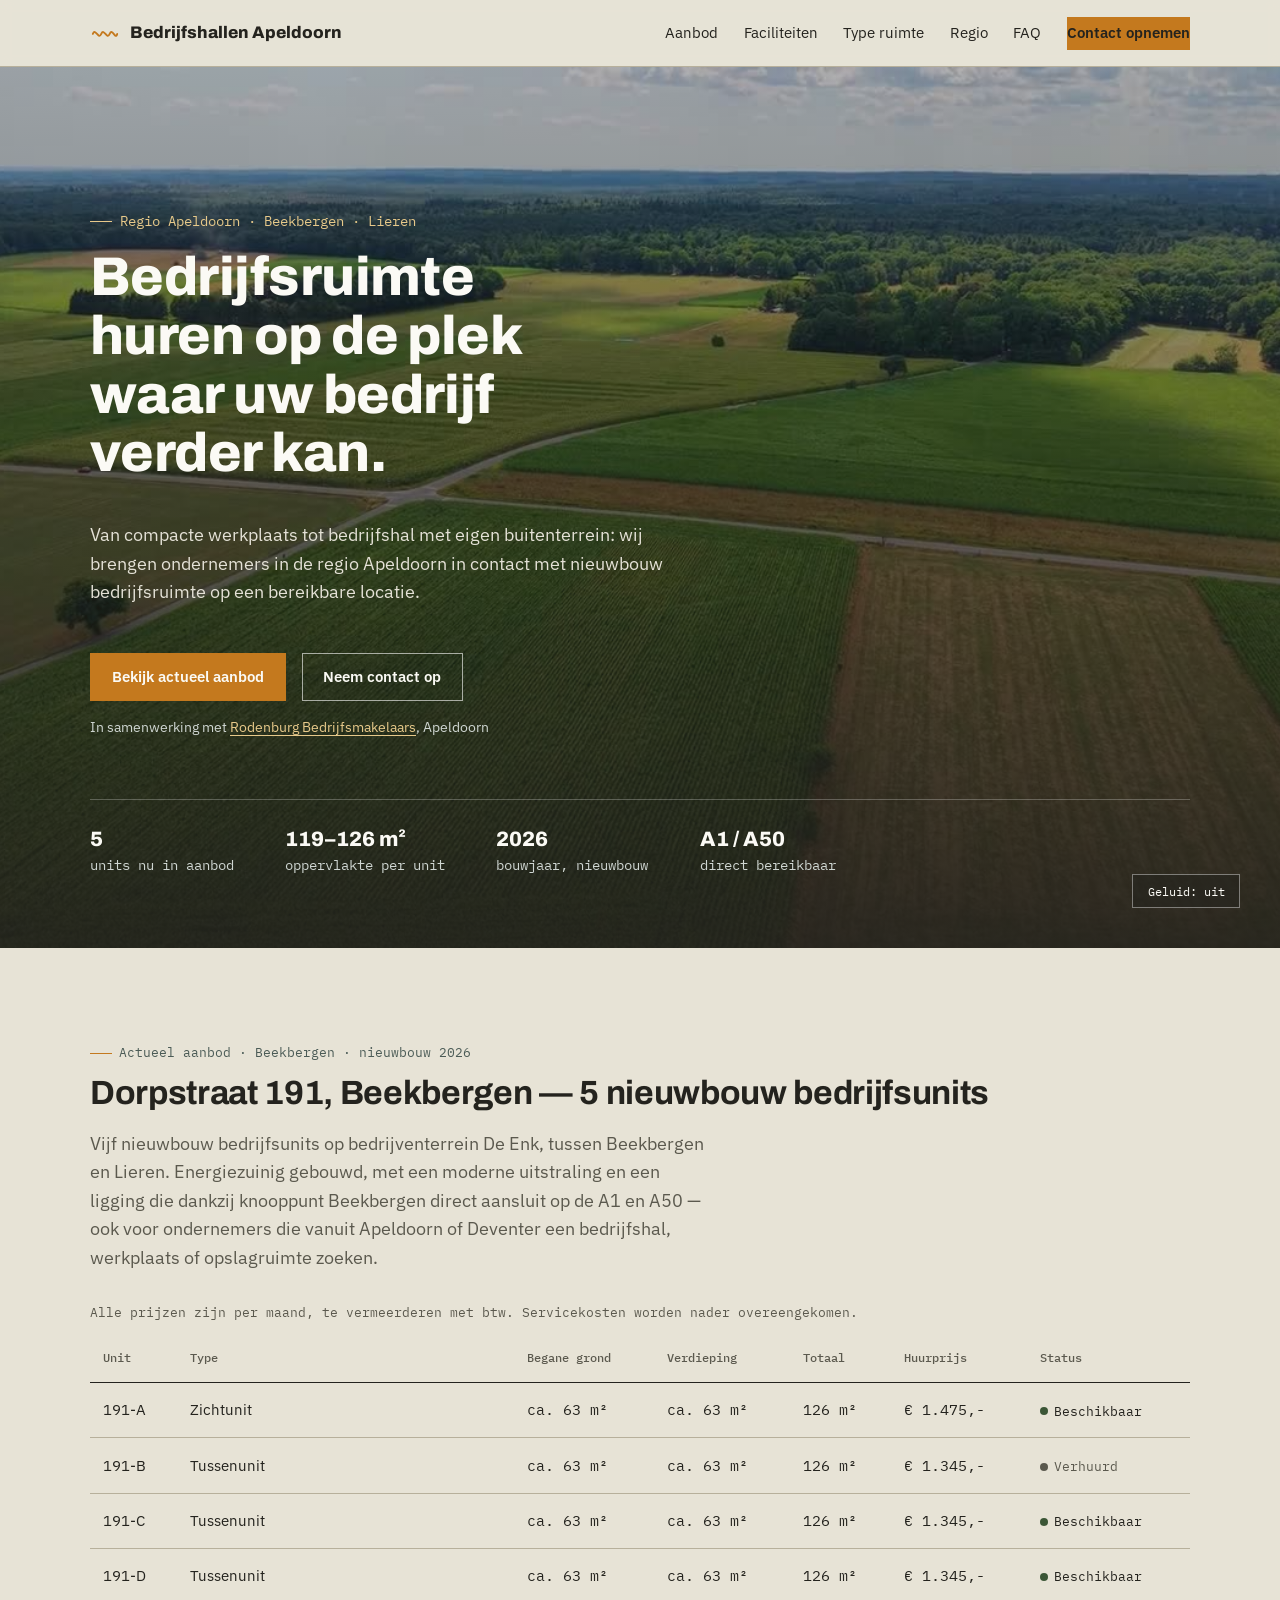
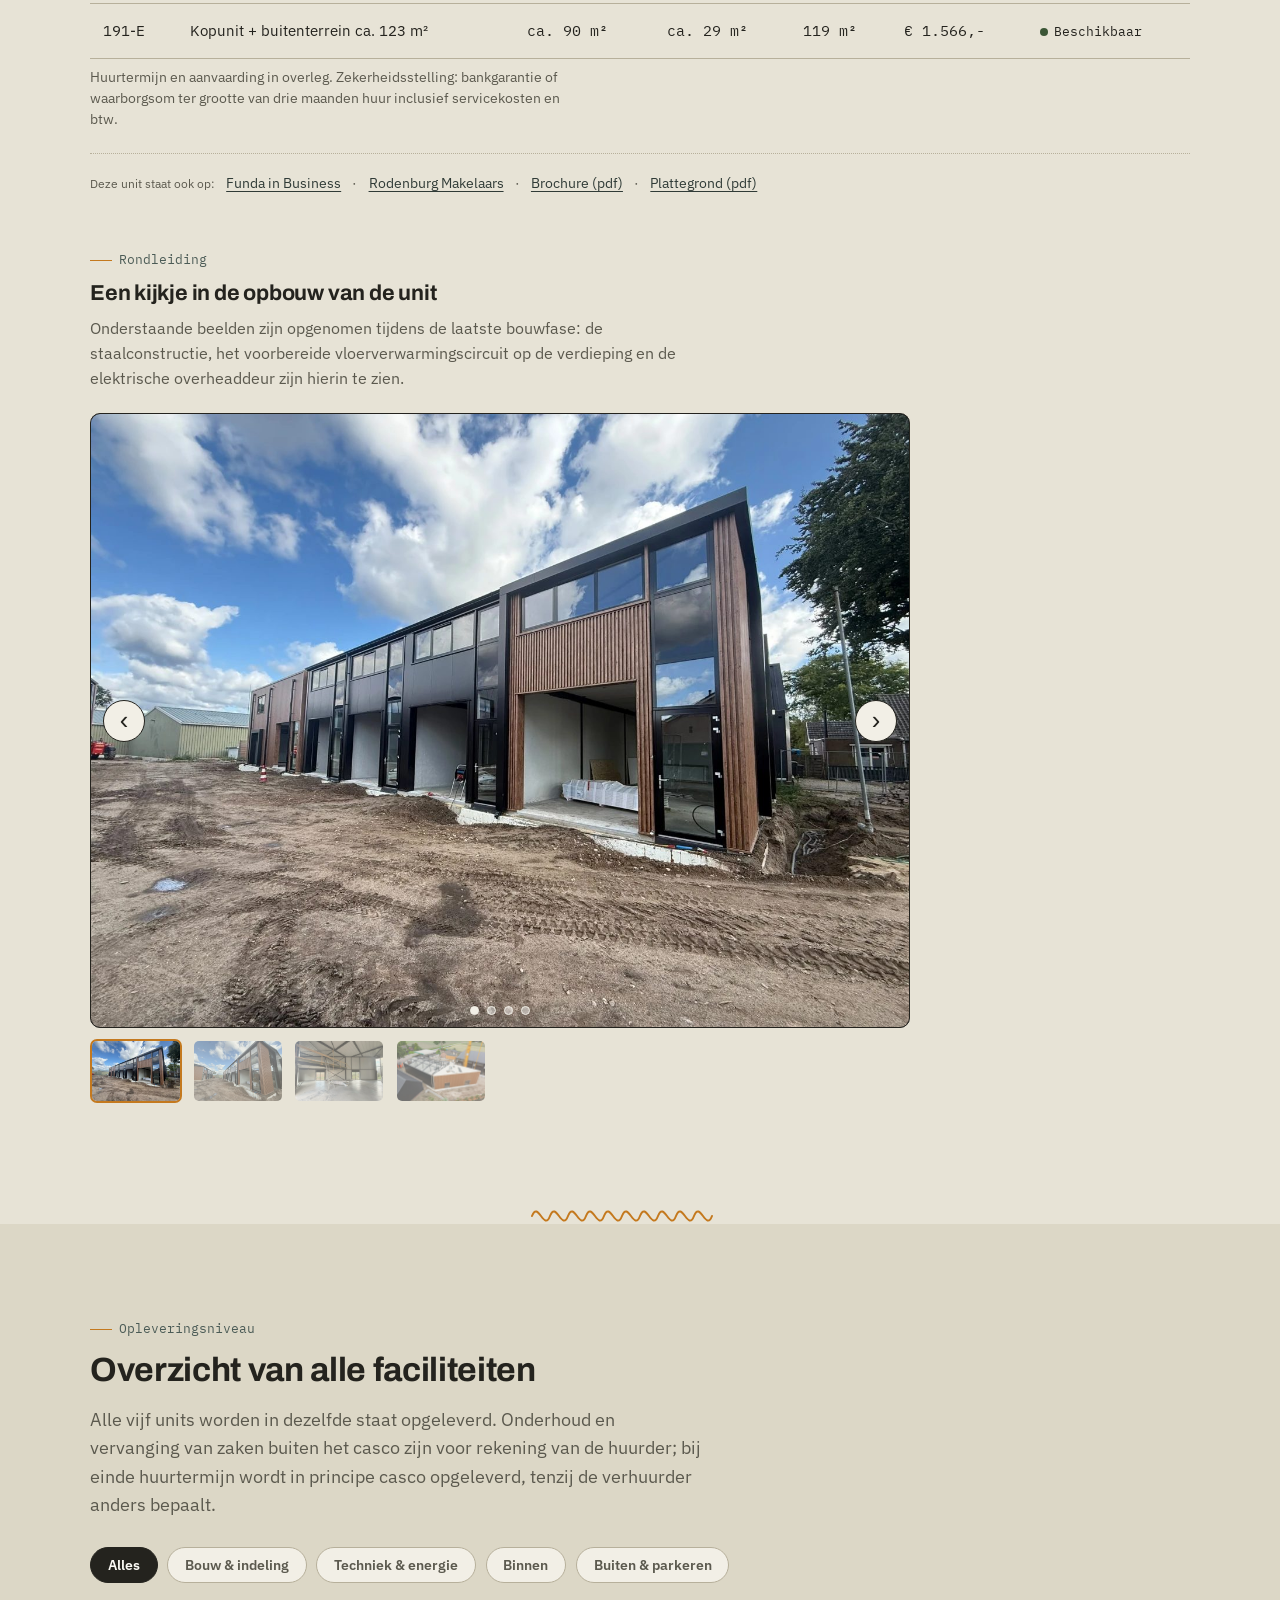
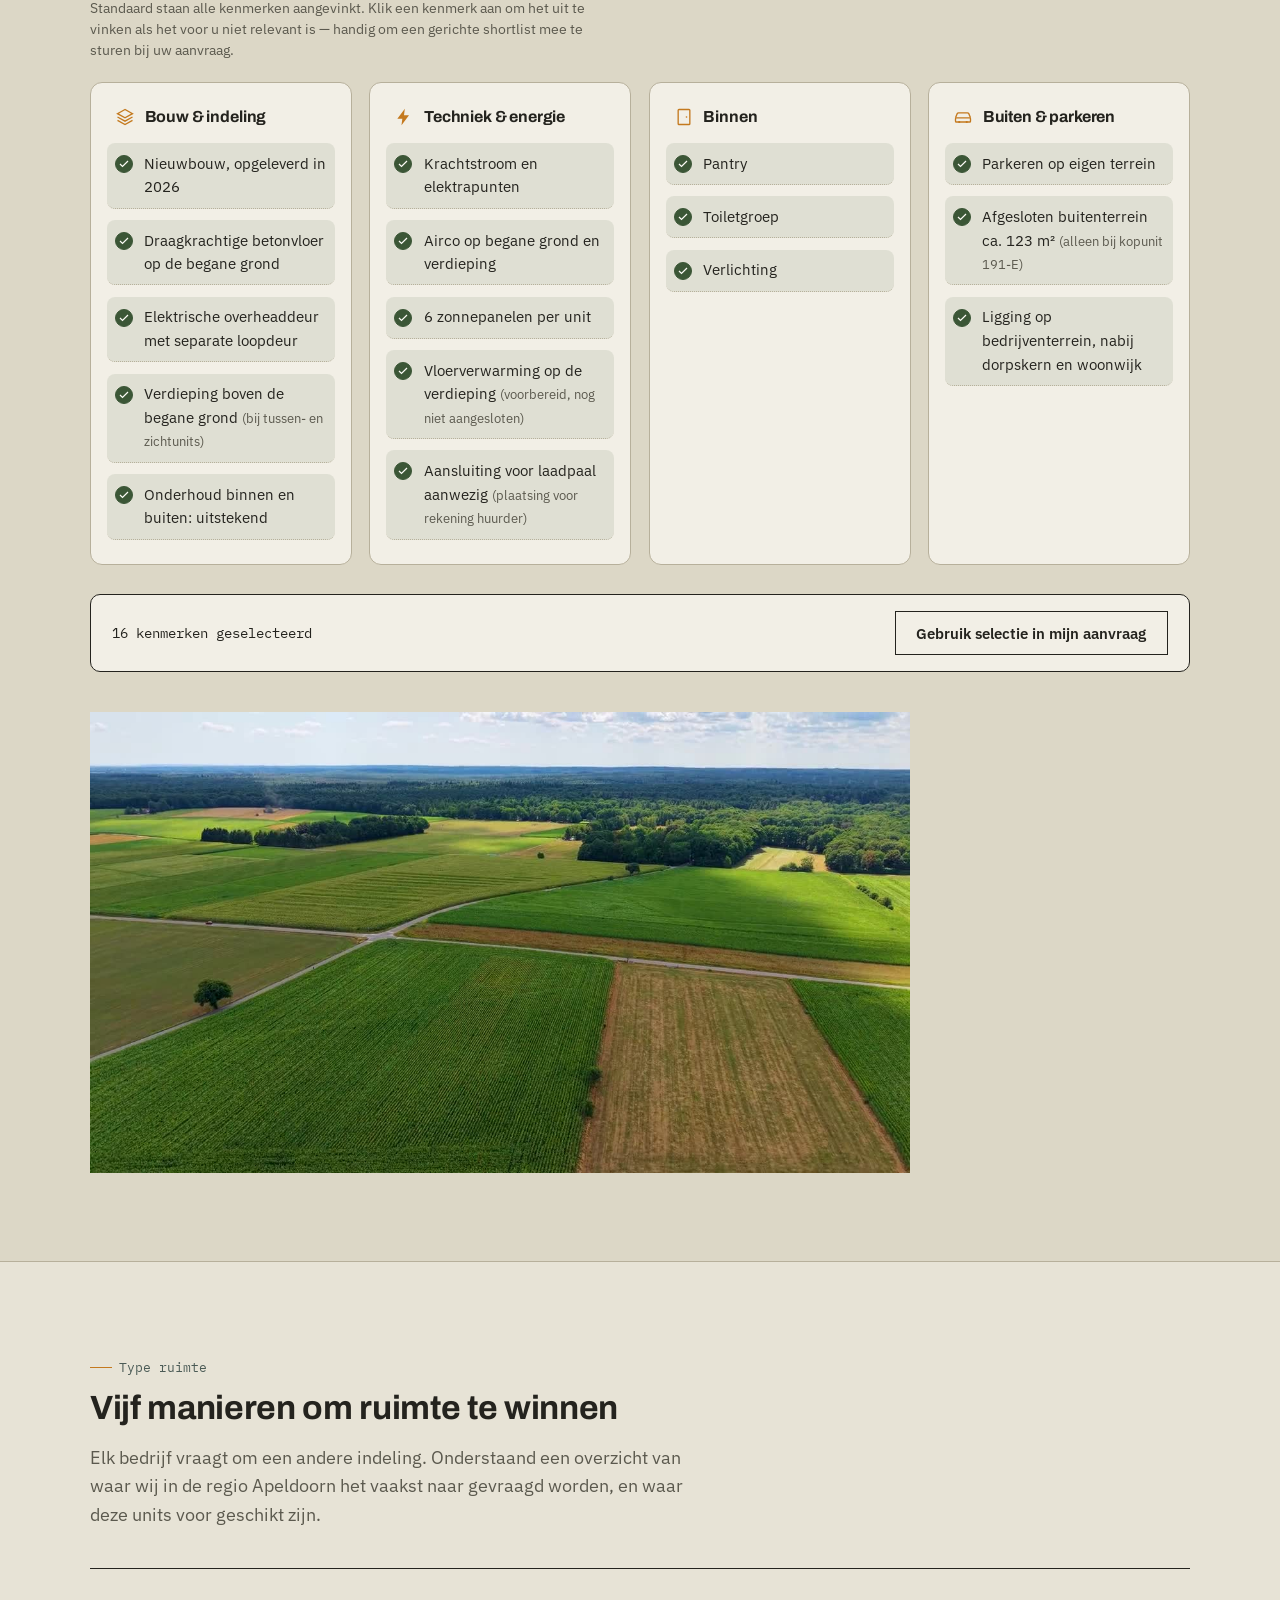
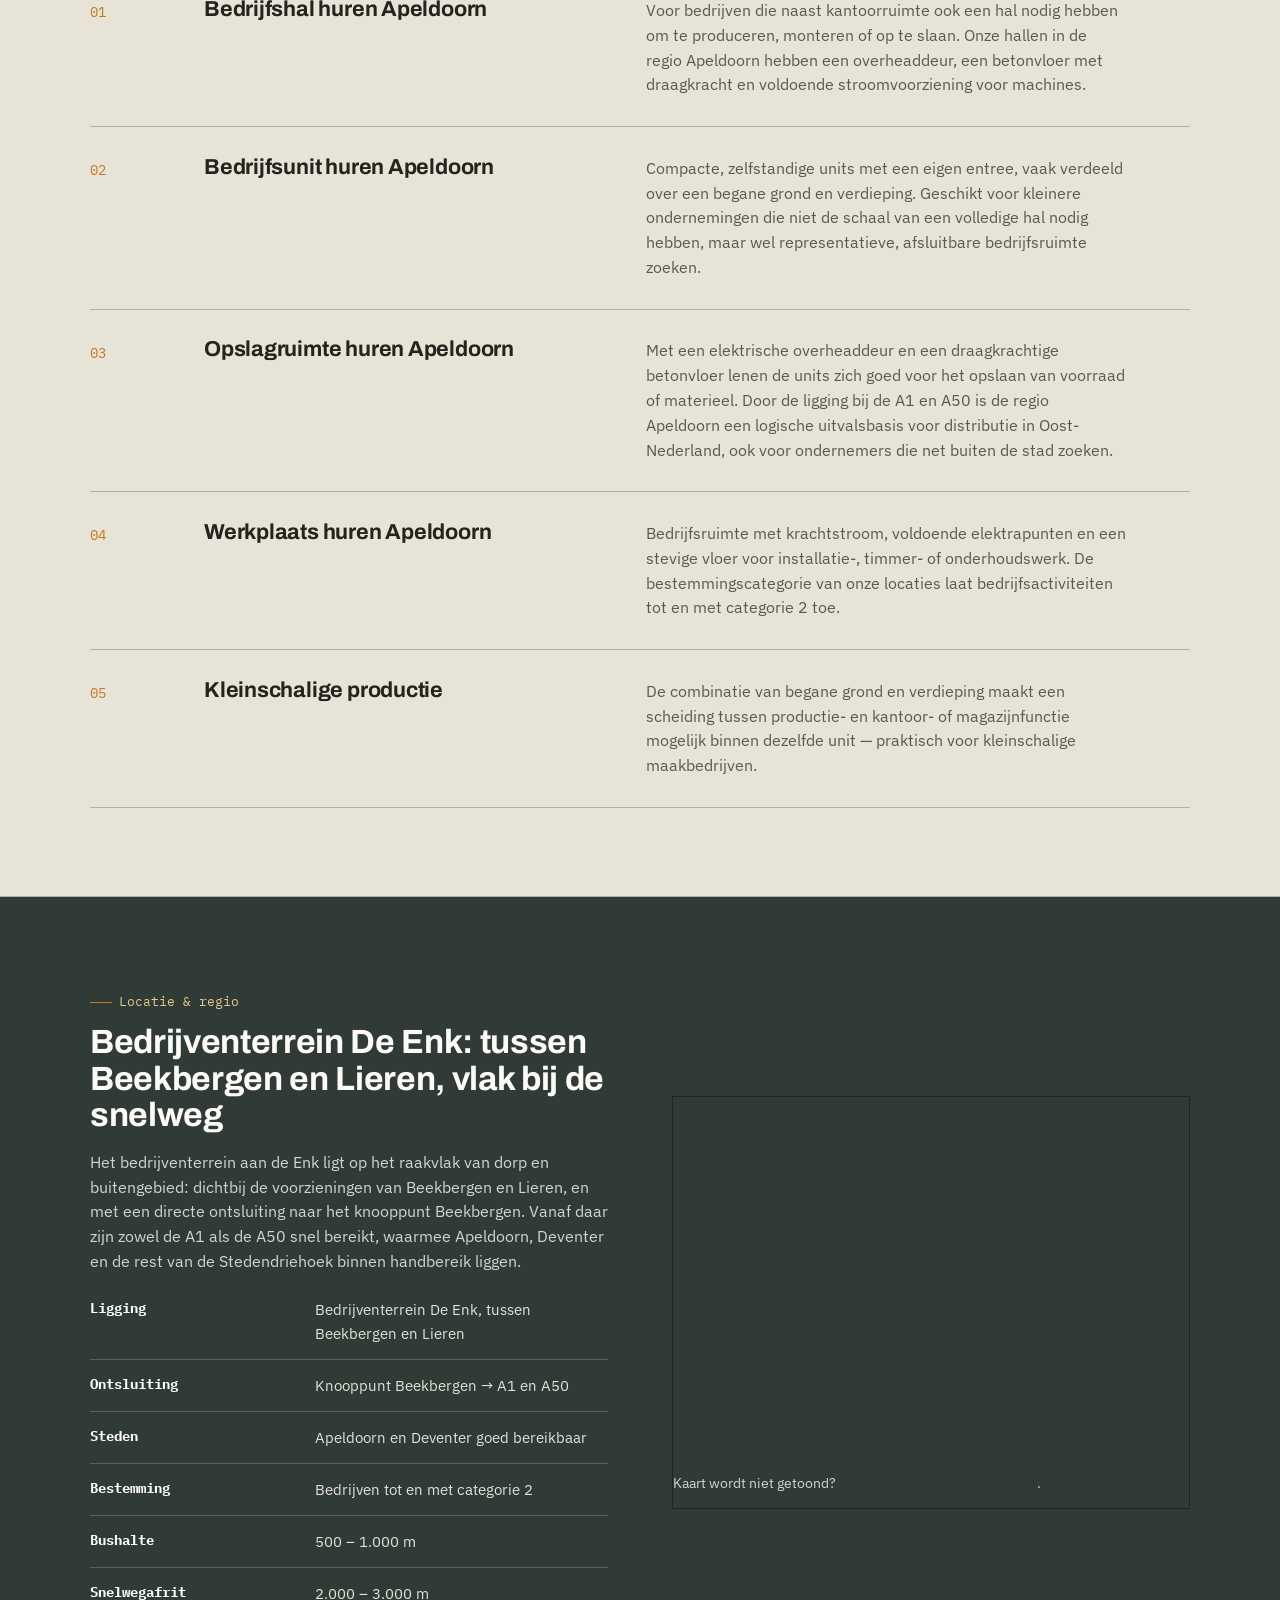
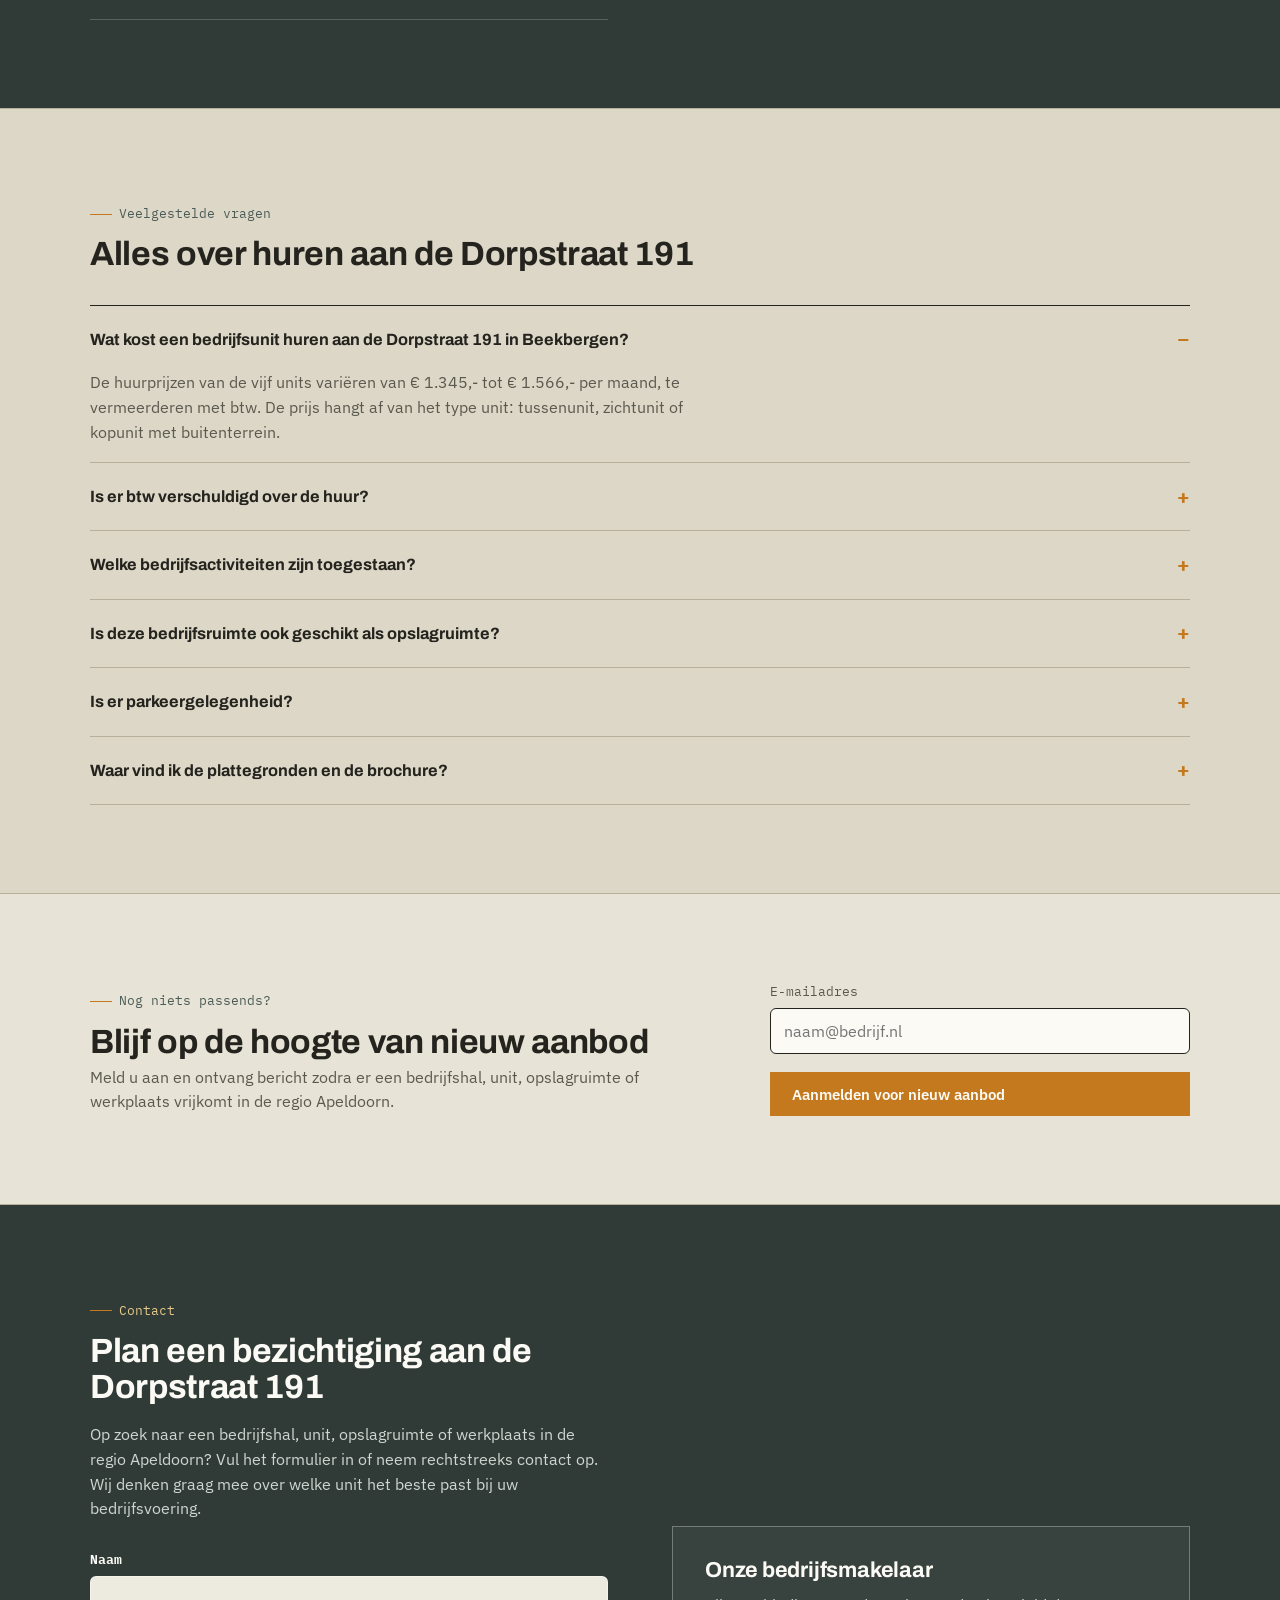
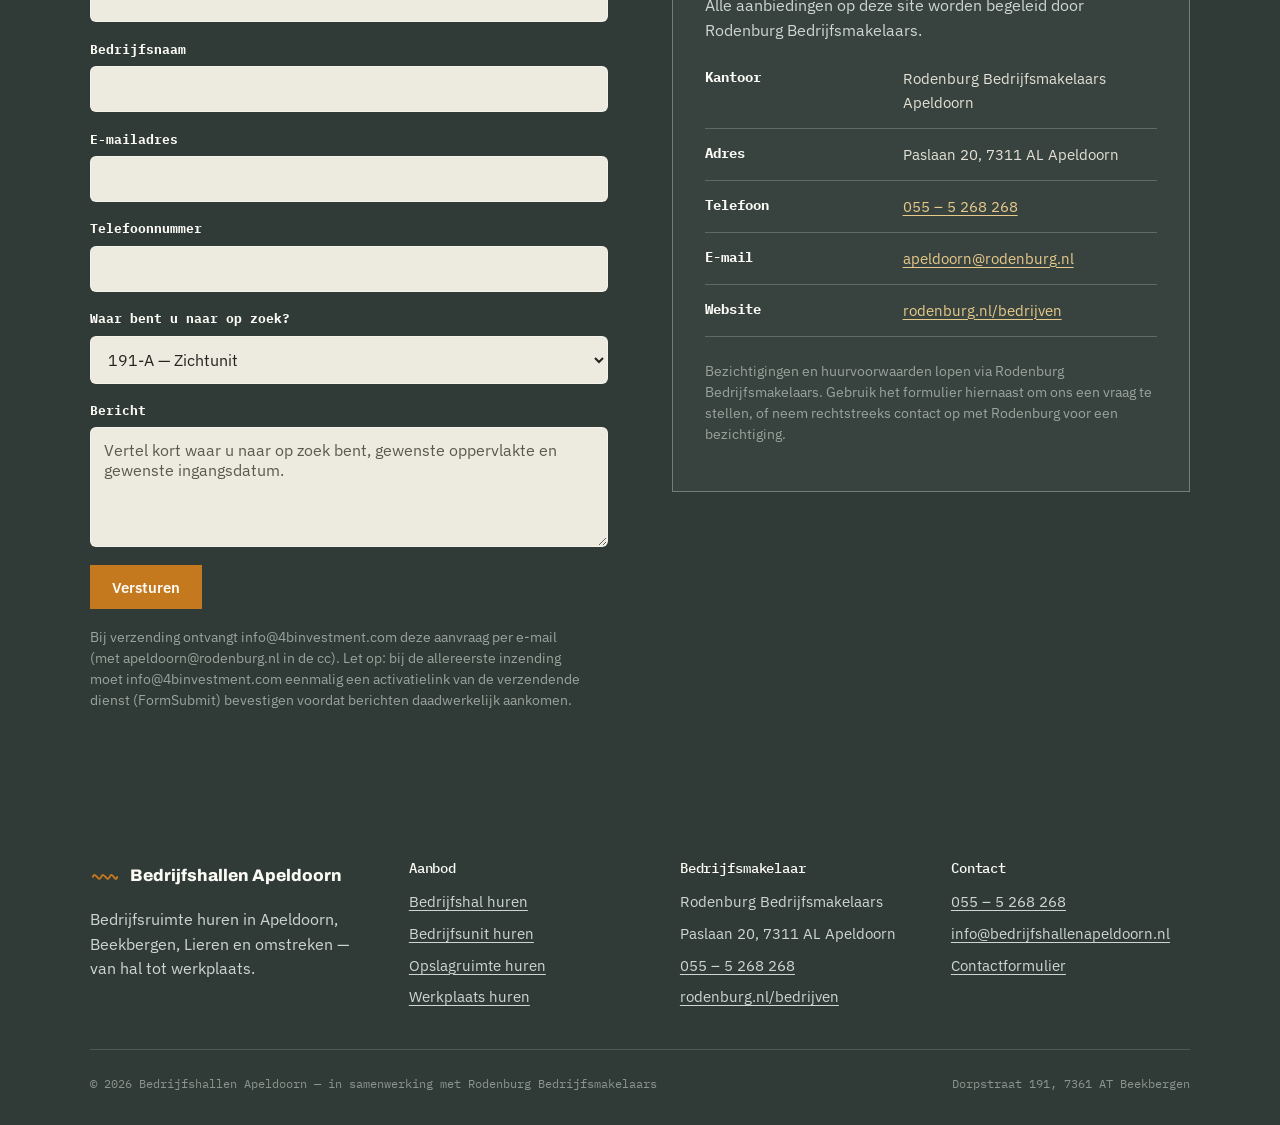
==== index.html @ 497778c7 "Add files via upload" ====
<!DOCTYPE html>
<html lang="nl">
<head>
<meta charset="UTF-8">
<meta name="viewport" content="width=device-width, initial-scale=1">
<title>Bedrijfshallen Apeldoorn | Bedrijfsruimte huren in Apeldoorn, Beekbergen &amp; Lieren</title>
<meta name="description" content="Bedrijfshal, bedrijfsunit, opslagruimte of werkplaats huren in de regio Apeldoorn. Nu in aanbod: 5 nieuwbouw units aan de Dorpstraat 191 in Beekbergen, vanaf € 1.345,- per maand.">
<link rel="canonical" href="https://www.bedrijfshallenapeldoorn.nl/">
<link rel="icon" href="data:image/svg+xml,%3Csvg xmlns='http://www.w3.org/2000/svg' viewBox='0 0 32 32'%3E%3Crect width='32' height='32' fill='%23303B37'/%3E%3Cpath d='M4 16c3-6 6 6 9 0s6 6 9 0s6 6 6 0' stroke='%23C4791E' stroke-width='2' fill='none'/%3E%3C/svg%3E">
<link rel="preconnect" href="https://fonts.googleapis.com">
<link rel="preconnect" href="https://fonts.gstatic.com" crossorigin>
<link href="https://fonts.googleapis.com/css2?family=Archivo:wght@700;800&family=IBM+Plex+Sans:wght@400;500;600&family=IBM+Plex+Mono:wght@400;500&display=swap" rel="stylesheet">
<style>
/* ============================================================
   Bedrijfshallen Apeldoorn — stylesheet
   Design idea: technical/blueprint reading of a construction
   site — spec-sheet tables, hairline rule dividers, and a
   looping coil motif lifted from the underfloor-heating pipes
   visible in the unit's own construction footage.
   ============================================================ */

:root{
  --stone:      #E7E3D6;   /* base background — cast concrete */
  --stone-2:    #DCD7C6;   /* panel background */
  --ink:        #24231E;   /* primary text */
  --ink-soft:   #5B594E;   /* secondary text */
  --steel:      #4B5B56;   /* structural grey-green — borders, icons */
  --steel-deep: #303B37;
  --signal:     #C4791E;   /* ochre / hazard-amber accent */
  --field:      #3B5636;   /* deep field-green accent */
  --line:       #B7B09B;   /* hairline rule */
  --paper:      #F2EFE6;   /* lightest surface, cards on stone */
  --white:      #FBFAF5;

  --font-head: "Archivo", "Arial Narrow", sans-serif;
  --font-body: "IBM Plex Sans", "Segoe UI", sans-serif;
  --font-mono: "IBM Plex Mono", ui-monospace, monospace;

  --maxw: 1180px;
}

*,*::before,*::after{ box-sizing: border-box; }
html{ scroll-behavior: smooth; }

body{
  margin:0;
  background: var(--stone);
  color: var(--ink);
  font-family: var(--font-body);
  font-size: 16px;
  line-height: 1.55;
  -webkit-font-smoothing: antialiased;
}

img,video{ max-width:100%; display:block; }

a{ color: var(--steel-deep); text-decoration-thickness: 1px; text-underline-offset: 3px; }
a:hover{ color: var(--signal); }

h1,h2,h3,h4{
  font-family: var(--font-head);
  color: var(--ink);
  margin: 0 0 .5em;
  line-height: 1.08;
  font-weight: 700;
  letter-spacing: -0.01em;
}

h1{ font-size: clamp(2.1rem, 5vw, 3.4rem); font-weight: 800; }
h2{ font-size: clamp(1.5rem, 3vw, 2.1rem); }
h3{ font-size: clamp(1.15rem, 2vw, 1.35rem); }

p{ margin: 0 0 1em; max-width: 62ch; }
p.lede{ font-size: 1.15rem; color: var(--ink-soft); max-width: 56ch; }

.mono{ font-family: var(--font-mono); font-variant-numeric: tabular-nums; }

.wrap{
  max-width: var(--maxw);
  margin: 0 auto;
  padding: 0 clamp(1.25rem, 4vw, 2.5rem);
}

.section{ padding: clamp(3rem, 7vw, 5.5rem) 0; }
.section + .section{ border-top: 1px solid var(--line); }
.section--tint{ background: var(--stone-2); }
.section--dark{ background: var(--steel-deep); color: var(--white); }
.section--dark h2, .section--dark h3{ color: var(--white); }
.section--dark p{ color: #CFD6D2; }
.section--dark .line{ border-color: rgba(255,255,255,.2); }
.section--dark .facts li{ border-bottom-color: rgba(255,255,255,.2); }
.section--dark .facts li span:first-child{ color: var(--white); font-weight:700; }
.section--dark .facts li span:last-child{ color: #E4E1D6; }

.kicker{
  display:inline-flex;
  align-items:center;
  gap:.5em;
  font-family: var(--font-mono);
  font-size: .82rem;
  color: var(--steel);
  margin-bottom: .9em;
}
.kicker::before{
  content:"";
  width: 22px; height: 1px;
  background: var(--signal);
  display:inline-block;
}

/* ---------- header / nav ---------- */
.site-header{
  position: sticky; top:0; z-index: 40;
  background: rgba(231,227,214,.92);
  backdrop-filter: blur(6px);
  border-bottom: 1px solid var(--line);
}
.site-header .wrap{
  display:flex; align-items:center; justify-content:space-between;
  padding-top: 1rem; padding-bottom: 1rem;
}
.brand{
  display:flex; align-items:center; gap:.6rem;
  font-family: var(--font-head); font-weight:800;
  font-size: 1.05rem; color: var(--ink); text-decoration:none;
}
.brand svg{ width:30px; height:30px; flex:none; }
.brand:hover{ color: var(--ink); }

.nav{ display:flex; gap: clamp(1rem,2vw,1.8rem); align-items:center; }
.nav a{
  color: var(--ink); text-decoration:none; font-size:.95rem;
  padding: .3rem 0; border-bottom: 1px solid transparent;
}
.nav a:hover{ color: var(--signal); border-color: var(--signal); }
.nav .btn{ border:none; }

.nav-toggle{ display:none; }

.btn{
  display:inline-flex; align-items:center; gap:.5em;
  font-family: var(--font-body); font-weight:600; font-size:.95rem;
  padding: .7rem 1.3rem;
  border: 1px solid var(--ink);
  color: var(--ink);
  background: transparent;
  text-decoration:none;
  cursor:pointer;
  transition: background .15s ease, color .15s ease, border-color .15s ease;
}
.btn:hover{ background: var(--ink); color: var(--paper); }
.btn--solid{ background: var(--signal); border-color: var(--signal); color: var(--white); }
.btn--solid:hover{ background: var(--ink); border-color: var(--ink); color: var(--paper); }
.btn--ghost-light{ border-color: rgba(255,255,255,.6); color: var(--white); }
.btn--ghost-light:hover{ background: var(--white); color: var(--ink); }

/* ---------- hero with looping video ---------- */
.hero{ position:relative; overflow:hidden; background: var(--steel-deep); }
.hero video{
  position:absolute; inset:0; width:100%; height:100%;
  object-fit: cover; z-index:0;
}
.hero::after{
  content:"";
  position:absolute; inset:0;
  background: linear-gradient(180deg, rgba(36,35,30,.35) 0%, rgba(36,35,30,.55) 55%, rgba(36,35,30,.92) 100%);
  z-index:1;
}
.hero-inner{
  position:relative; z-index:2;
  min-height: min(88vh, 780px);
  display:flex; flex-direction:column; justify-content:flex-end;
  padding-bottom: clamp(2.5rem, 6vw, 4.5rem);
  padding-top: clamp(6rem, 14vw, 9rem);
  color: var(--white);
}
.hero-kicker{
  font-family: var(--font-mono); font-size:.85rem; color: #E7C98A;
  display:flex; align-items:center; gap:.6em; margin-bottom:1rem;
}
.hero-kicker::before{ content:""; width:22px; height:1px; background:#E7C98A; }
.hero h1{ color: var(--white); max-width: 15ch; }
.hero p.lede{ color: #E4E1D6; margin-top: .6rem; }
.hero-ctas{ display:flex; gap:1rem; flex-wrap:wrap; margin-top: 1.8rem; }
.hero-meta{
  margin-top: 3rem; padding-top: 1.4rem;
  border-top: 1px solid rgba(255,255,255,.25);
  display:flex; gap: clamp(1.5rem,4vw,3.2rem); flex-wrap:wrap;
}
.hero-meta div{ font-family: var(--font-mono); font-size:.85rem; color:#CFD6D2; }
.hero-meta strong{ display:block; font-family: var(--font-head); font-size:1.3rem; color:var(--white); font-weight:800; }

.sound-toggle{
  position:absolute; z-index:3; right: clamp(1.25rem,4vw,2.5rem); bottom: clamp(1.25rem,4vw,2.5rem);
  background: rgba(36,35,30,.55); border:1px solid rgba(255,255,255,.4); color:var(--white);
  font-family: var(--font-mono); font-size:.78rem; padding:.5rem .9rem; cursor:pointer;
}
.sound-toggle:hover{ background: rgba(36,35,30,.8); }

/* ---------- coil motif divider (from the floor-heating pipe pattern) ---------- */
.coil-divider{ display:flex; justify-content:center; margin: 0; }
.coil-divider svg{ width: 220px; height: 28px; color: var(--signal); }

/* ---------- spec table (unit listing) ---------- */
.spec-table{ width:100%; border-collapse: collapse; margin-top: 2rem; }
.spec-table caption{ text-align:left; font-family:var(--font-mono); font-size:.8rem; color:var(--ink-soft); margin-bottom:.6rem; }
.spec-table th, .spec-table td{
  text-align:left; padding: .95rem .8rem; border-bottom: 1px solid var(--line);
  font-size: .96rem;
}
.spec-table thead th{
  font-family: var(--font-mono); font-weight:500; font-size:.78rem; color: var(--ink-soft);
  border-bottom: 1px solid var(--ink);
}
.spec-table td.num{ font-family: var(--font-mono); }
.spec-table tr:hover td{ background: var(--paper); }
.status{
  display:inline-flex; align-items:center; gap:.45em;
  font-family: var(--font-mono); font-size:.8rem;
}
.status::before{ content:""; width:8px; height:8px; border-radius:50%; }
.status.beschikbaar::before{ background: var(--field); }
.status.optie::before{ background: var(--signal); }
.status.verhuurd{ color: var(--ink-soft); }
.status.verhuurd::before{ background: var(--ink-soft); }
.spec-table td a.rowlink{ font-weight:600; text-decoration:none; color: var(--ink); }
.spec-table td a.rowlink:hover{ color: var(--signal); }

/* ---------- theme index (keyword sections, blueprint list not cards) ---------- */
.theme-list{ margin-top: 2.5rem; border-top: 1px solid var(--ink); }
.theme-item{
  display:grid; grid-template-columns: 90px 1fr 1.3fr; gap: 1.5rem;
  padding: 1.8rem 0; border-bottom: 1px solid var(--line);
  align-items: start;
}
.theme-item .code{ font-family: var(--font-mono); color: var(--signal); font-size:.9rem; padding-top:.2rem; }
.theme-item h3{ margin-bottom:.4rem; }
.theme-item p{ margin:0; color: var(--ink-soft); max-width: 48ch; }

/* ---------- location / two column ---------- */
.split{
  display:grid; grid-template-columns: 1fr 1fr; gap: clamp(2rem,5vw,4rem);
  align-items:center;
}
.split .figure{ border:1px solid var(--ink); }
.facts{ list-style:none; margin: 1.5rem 0 0; padding:0; display:grid; gap:.85rem; }
.facts li{
  display:grid; grid-template-columns: 1fr 1.4fr; gap:1rem;
  padding-bottom:.85rem; border-bottom:1px solid var(--line);
  font-size:.96rem;
}
.facts li span:first-child{ font-family: var(--font-mono); color: var(--ink-soft); font-size:.85rem; }

/* ---------- rondleiding photo gallery ---------- */
.rondleiding-gallery{
  margin-top: 1.4rem; max-width: 820px;
}
.rondleiding-viewport{
  position: relative; width:100%; aspect-ratio: 3 / 2;
  border: 1px solid var(--ink); border-radius: 10px; overflow: hidden;
  background: #101010; transition: aspect-ratio .35s ease;
}
.rondleiding-track{
  display:flex; height:100%; transition: transform .5s ease;
}
.rondleiding-slide{
  flex: 0 0 100%; width:100%; height:100%;
}
.rondleiding-slide-img{
  display:block; width:100%; height:100%; object-fit: contain; object-position: center;
  cursor: pointer; background: #101010;
}
.rondleiding-arrow{
  position:absolute; top:50%; transform: translateY(-50%);
  width: 42px; height:42px; border-radius:999px; border: 1px solid var(--ink);
  background: var(--paper); color: var(--ink); font-size:1.6rem; line-height:1;
  cursor:pointer; display:flex; align-items:center; justify-content:center;
  transition: background .15s ease, color .15s ease;
}
.rondleiding-arrow:hover{ background: var(--signal); color:#fff; }
.rondleiding-arrow--prev{ left: 12px; }
.rondleiding-arrow--next{ right: 12px; }
.rondleiding-dots{
  position:absolute; left:0; right:0; bottom: 12px;
  display:flex; justify-content:center; gap:.5rem;
}
.rondleiding-dot{
  width:9px; height:9px; border-radius:999px; border: 1px solid var(--paper);
  background: rgba(255,255,255,.45); padding:0; cursor:pointer;
}
.rondleiding-dot.is-active{ background: var(--paper); }
.rondleiding-thumbs{
  display:flex; gap:.6rem; margin-top:.7rem; overflow-x:auto; padding-bottom:.3rem;
}
.rondleiding-thumb{
  flex: 0 0 92px; height:64px; padding:0; border-radius:7px; overflow:hidden;
  border: 2px solid transparent; background:none; cursor:pointer;
  opacity:.55; transition: opacity .15s ease, border-color .15s ease;
}
.rondleiding-thumb img{ display:block; width:100%; height:100%; object-fit:cover; }
.rondleiding-thumb:hover{ opacity:.85; }
.rondleiding-thumb.is-active{ opacity:1; border-color: var(--signal); }
@media (max-width: 560px){
  .rondleiding-viewport{ aspect-ratio: 4 / 3; }
  .rondleiding-arrow{ width:36px; height:36px; font-size:1.3rem; }
  .rondleiding-thumb{ flex-basis: 72px; height:52px; }
}

.amenities{ list-style:none; margin: 1.6rem 0 0; padding:0; display:grid; grid-template-columns: repeat(2,1fr); gap: .7rem 2rem; }
.amenities li{ display:flex; gap:.7rem; padding: .5rem 0; border-bottom: 1px dotted var(--line); font-size:.95rem; }
.amenities li svg{ flex:none; width:16px; height:16px; margin-top:.2rem; color: var(--signal); }
.amenities--single{ grid-template-columns: 1fr; margin-top: 1rem; }
.fac-note{ font-size:.85em; color: var(--ink-soft); }

/* ---------- facilities: tabs ---------- */
.fac-tabs{ display:flex; flex-wrap:wrap; gap:.6rem; margin-top:1.8rem; }
.fac-tab{
  font-family: var(--font-body); font-weight:600; font-size:.88rem;
  padding: .5rem 1.05rem; border-radius: 999px;
  border: 1px solid var(--line); background: var(--paper); color: var(--ink-soft);
  cursor:pointer; transition: all .15s ease;
}
.fac-tab:hover{ border-color: var(--signal); color: var(--ink); }
.fac-tab.is-active{ background: var(--ink); border-color: var(--ink); color: var(--white); }
.fac-hint{ font-size:.85rem; color: var(--ink-soft); margin: .9rem 0 0; }

/* ---------- facilities: card grid ---------- */
.fac-grid{
  display:grid; grid-template-columns: repeat(4, 1fr); gap: 1.1rem;
  margin-top: 1.3rem;
}
.fac-group{
  padding: 1.5rem; background: var(--paper);
  border: 1px solid var(--line); border-radius: 12px;
  transition: opacity .2s ease;
}
.fac-group h3{
  display:flex; align-items:center; gap:.6rem;
  font-size: 1rem; margin-bottom: .3rem;
}
.fac-icon{ flex:none; width:20px; height:20px; color: var(--signal); }

/* facility items become clickable shortlist toggles */
.fac-group .amenities li{
  cursor:pointer; border-radius:8px; padding:.55rem .5rem;
  margin: 0 -.5rem; border-bottom: 1px dotted var(--line);
  transition: background .12s ease;
}
.fac-group .amenities li:hover{ background: rgba(196,121,30,.08); }
.fac-group .amenities li .check{
  width:18px; height:18px; border-radius:50%;
  border: 1.5px solid var(--line); color: transparent;
  padding: 2px; box-sizing: border-box; transition: all .15s ease;
}
.fac-group .amenities li.is-selected{ background: rgba(59,86,54,.1); }
.fac-group .amenities li.is-selected .check{
  border-color: var(--field); background: var(--field); color: var(--white);
}

/* ---------- facilities: selection summary bar ---------- */
.fac-summary{
  display:flex; align-items:center; justify-content:space-between; flex-wrap:wrap; gap:1rem;
  margin-top: 1.8rem; padding: 1rem 1.3rem;
  border: 1px solid var(--ink); border-radius: 10px; background: var(--paper);
  font-family: var(--font-mono); font-size:.9rem;
}
.fac-summary button:disabled{ opacity:.4; cursor:not-allowed; }
.fac-summary button:disabled:hover{ background:transparent; color:var(--ink); }


/* ---------- facilities: responsive ---------- */
@media (max-width: 980px){
  .fac-grid{ grid-template-columns: 1fr 1fr; }
}
@media (max-width: 560px){
  .fac-grid{ grid-template-columns: 1fr; }
  .fac-summary{ flex-direction:column; align-items:flex-start; }
}

/* ---------- FAQ (native details/summary accordion) ---------- */
.faq{ margin-top: 2rem; border-top: 1px solid var(--ink); }
.faq details{ border-bottom: 1px solid var(--line); padding: 1.1rem 0; }
.faq summary{
  cursor:pointer; list-style:none; display:flex; justify-content:space-between; align-items:center;
  font-family: var(--font-head); font-weight:700; font-size:1.02rem; gap:1rem;
}
.faq summary::-webkit-details-marker{ display:none; }
.faq summary::after{ content:"+"; font-family:var(--font-mono); font-size:1.3rem; color: var(--signal); flex:none; }
.faq details[open] summary::after{ content:"–"; }
.faq .a{ padding-top: .9rem; color: var(--ink-soft); max-width: 62ch; }

/* ---------- external source links ---------- */
.source-links{
  margin-top: 1.4rem; padding-top: 1.2rem; border-top: 1px dotted var(--line);
  display:flex; flex-wrap:wrap; gap: .5rem .7rem; align-items:center;
  font-size: .88rem; color: var(--ink-soft);
}
.source-links a{ color: var(--steel-deep); }
.source-links a:hover{ color: var(--signal); }

/* ---------- breadcrumb ---------- */
.crumb{ font-family: var(--font-mono); font-size:.82rem; color: var(--ink-soft); padding: 1.2rem 0 0; }
.crumb a{ color: var(--ink-soft); }
.crumb a:hover{ color: var(--signal); }

/* ---------- form ---------- */
.form-grid{ display:grid; gap:1.1rem; margin-top: 1.8rem; max-width: 560px; }
.form-row{ display:grid; gap:.4rem; }
.form-row label{ font-family: var(--font-mono); font-size:.8rem; color: var(--ink-soft); }
.form-row input, .form-row select, .form-row textarea{
  font-family: var(--font-body); font-size: 1rem; padding: .75rem .8rem;
  background: var(--white); border: 1px solid var(--ink); color: var(--ink);
  border-radius: 6px;
}
.form-row textarea{ min-height: 120px; resize: vertical; }
.form-note{ font-size:.85rem; color: var(--ink-soft); margin-top:.5rem; }

.section--dark .form-row label{ color: var(--white); font-weight:700; }
.section--dark .form-row input,
.section--dark .form-row select,
.section--dark .form-row textarea{
  background: #EDEAE0; border-color: rgba(255,255,255,.35); color: var(--ink);
}
.section--dark .form-row input::placeholder,
.section--dark .form-row textarea::placeholder{ color: var(--ink-soft); }


/* ---------- contact strip ---------- */
.contact-strip{
  display:flex; flex-wrap:wrap; gap: 2rem 3rem; align-items:flex-end; justify-content:space-between;
}

/* ---------- CTA banner ---------- */
.cta-banner{ display:flex; flex-wrap:wrap; gap:2rem; align-items:center; justify-content:space-between; }

/* ---------- footer ---------- */
.site-footer{ background: var(--steel-deep); color:#CFD6D2; padding: 3rem 0 2rem; }
.site-footer a{ color:#CFD6D2; }
.site-footer a:hover{ color: var(--signal); }
.footer-grid{ display:grid; grid-template-columns: 1.2fr 1fr 1fr 1fr; gap: 2rem; }
.footer-grid h4{ color:var(--white); font-size:.85rem; font-family:var(--font-mono); font-weight:500; margin-bottom:1rem; }
.footer-grid ul{ list-style:none; margin:0; padding:0; display:grid; gap:.55rem; font-size:.92rem; }
.footer-bottom{
  margin-top: 2.5rem; padding-top: 1.5rem; border-top: 1px solid rgba(255,255,255,.15);
  display:flex; justify-content:space-between; flex-wrap:wrap; gap:1rem;
  font-family: var(--font-mono); font-size:.78rem; color:#8C948F;
}

/* ---------- utility ---------- */
.visually-hidden{
  position:absolute; width:1px;height:1px; overflow:hidden; clip:rect(0 0 0 0); white-space:nowrap;
}
@media (prefers-reduced-motion: reduce){
  html{ scroll-behavior:auto; }
}

/* ---------- responsive ---------- */
@media (max-width: 880px){
  .split, .footer-grid{ grid-template-columns: 1fr; }
  .amenities{ grid-template-columns: 1fr; }
  .theme-item{ grid-template-columns: 60px 1fr; }
  .theme-item p{ grid-column: 1 / -1; }
  .nav{
    position:fixed; inset: 62px 0 0 0; background: var(--stone);
    flex-direction:column; align-items:flex-start; padding: 2rem clamp(1.25rem,4vw,2.5rem);
    display:none; gap:1.5rem;
  }
  .nav.open{ display:flex; }
  .nav a{ font-size:1.1rem; }
  .nav-toggle{
    display:inline-flex; background:none; border:1px solid var(--ink); padding:.5rem .7rem;
    font-family: var(--font-mono); font-size:.85rem; cursor:pointer;
  }
}

</style>

<script type="application/ld+json">
{
  "@context": "https://schema.org",
  "@type": "FAQPage",
  "mainEntity": [
    {
      "@type": "Question",
      "name": "Wat kost een bedrijfsunit huren aan de Dorpstraat 191 in Beekbergen?",
      "acceptedAnswer": {"@type":"Answer","text":"De huurprijzen van de vijf units variëren van € 1.345,- tot € 1.566,- per maand, te vermeerderen met btw. De prijs hangt af van het type unit: tussenunit, zichtunit of kopunit met buitenterrein."}
    },
    {
      "@type": "Question",
      "name": "Is er btw verschuldigd over de huur?",
      "acceptedAnswer": {"@type":"Answer","text":"Ja, de verhuur van deze bedrijfsunits is belast met btw."}
    },
    {
      "@type": "Question",
      "name": "Welke bedrijfsactiviteiten zijn toegestaan?",
      "acceptedAnswer": {"@type":"Answer","text":"De units vallen onder het omgevingsplan van de gemeente Apeldoorn met de aanduiding 'bedrijven'. Hier zijn bedrijfsactiviteiten toegestaan tot en met milieucategorie 2, zoals opslag, werkplaats en kleinschalige productie."}
    },
    {
      "@type": "Question",
      "name": "Is deze bedrijfsruimte ook geschikt als opslagruimte?",
      "acceptedAnswer": {"@type":"Answer","text":"Ja. Met een elektrische overheaddeur, betonvloer en een oppervlakte tot 126 m² zijn de units goed inzetbaar als opslagruimte, ook voor ondernemers uit de bredere regio Apeldoorn."}
    },
    {
      "@type": "Question",
      "name": "Is er parkeergelegenheid?",
      "acceptedAnswer": {"@type":"Answer","text":"Ja, parkeren is mogelijk op eigen terrein."}
    },
    {
      "@type": "Question",
      "name": "Waar vind ik de plattegronden en de brochure?",
      "acceptedAnswer": {"@type":"Answer","text":"De brochure en plattegronden per unit zijn te downloaden via de aanbieding van Rodenburg Makelaars."}
    }
  ]
}
</script>
</head>
<body>

<header class="site-header">
  <div class="wrap">
    <a class="brand" href="#top">
      <svg viewBox="0 0 32 32" aria-hidden="true"><path d="M3 17c3-7 6 7 9 0s6 7 9 0s6 7 8 0" stroke="#C4791E" stroke-width="2" fill="none" stroke-linecap="round"/></svg>
      Bedrijfshallen Apeldoorn
    </a>
    <button class="nav-toggle" id="navToggle" aria-expanded="false" aria-controls="siteNav">Menu</button>
    <nav class="nav" id="siteNav">
      <a href="#aanbod">Aanbod</a>
      <a href="#faciliteiten">Faciliteiten</a>
      <a href="#ruimtes">Type ruimte</a>
      <a href="#regio">Regio</a>
      <a href="#faq">FAQ</a>
      <a href="#contact" class="btn btn--solid">Contact opnemen</a>
    </nav>
  </div>
</header>

<section class="hero" id="top">
  <video id="heroVideo" autoplay muted loop playsinline poster="[data-uri]">
    <source src="media/enkzicht-video.mp4" type="video/mp4">
  </video>
  <div class="hero-inner wrap">
    <div class="hero-kicker">Regio Apeldoorn · Beekbergen · Lieren</div>
    <h1>Bedrijfsruimte huren op de plek waar uw bedrijf verder kan.</h1>
    <p class="lede">Van compacte werkplaats tot bedrijfshal met eigen buitenterrein: wij brengen ondernemers in de regio Apeldoorn in contact met nieuwbouw bedrijfsruimte op een bereikbare locatie.</p>
    <div class="hero-ctas">
      <a href="#aanbod" class="btn btn--solid">Bekijk actueel aanbod</a>
      <a href="#contact" class="btn btn--ghost-light">Neem contact op</a>
    </div>
    <p style="margin-top:1rem;font-size:.85rem;color:#CFD6D2;">In samenwerking met <a href="https://rodenburg.nl/bedrijven" target="_blank" rel="noopener" style="color:#E7C98A;">Rodenburg Bedrijfsmakelaars</a>, Apeldoorn</p>
    <div class="hero-meta">
      <div><strong>5</strong>units nu in aanbod</div>
      <div><strong>119–126 m²</strong>oppervlakte per unit</div>
      <div><strong>2026</strong>bouwjaar, nieuwbouw</div>
      <div><strong>A1 / A50</strong>direct bereikbaar</div>
    </div>
  </div>
  <button class="sound-toggle" id="soundToggle" aria-pressed="false">Geluid: uit</button>
</section>

<section class="section" id="aanbod">
  <div class="wrap">
    <span class="kicker">Actueel aanbod · Beekbergen · nieuwbouw 2026</span>
    <h2>Dorpstraat 191, Beekbergen — 5 nieuwbouw bedrijfsunits</h2>
    <p class="lede">Vijf nieuwbouw bedrijfsunits op bedrijventerrein De Enk, tussen Beekbergen en Lieren. Energiezuinig gebouwd, met een moderne uitstraling en een ligging die dankzij knooppunt Beekbergen direct aansluit op de A1 en A50 — ook voor ondernemers die vanuit Apeldoorn of Deventer een bedrijfshal, werkplaats of opslagruimte zoeken.</p>

    <table class="spec-table">
      <caption>Alle prijzen zijn per maand, te vermeerderen met btw. Servicekosten worden nader overeengekomen.</caption>
      <thead>
        <tr><th>Unit</th><th>Type</th><th>Begane grond</th><th>Verdieping</th><th>Totaal</th><th>Huurprijs</th><th>Status</th></tr>
      </thead>
      <tbody>
        <tr id="unit-a">
          <td>191‑A</td><td>Zichtunit</td><td class="num">ca. 63 m²</td><td class="num">ca. 63 m²</td><td class="num">126 m²</td><td class="num">€ 1.475,-</td>
          <td><span class="status beschikbaar">Beschikbaar</span></td>
        </tr>
        <tr id="unit-b">
          <td>191‑B</td><td>Tussenunit</td><td class="num">ca. 63 m²</td><td class="num">ca. 63 m²</td><td class="num">126 m²</td><td class="num">€ 1.345,-</td>
          <td><span class="status verhuurd">Verhuurd</span></td>
        </tr>
        <tr id="unit-c">
          <td>191‑C</td><td>Tussenunit</td><td class="num">ca. 63 m²</td><td class="num">ca. 63 m²</td><td class="num">126 m²</td><td class="num">€ 1.345,-</td>
          <td><span class="status beschikbaar">Beschikbaar</span></td>
        </tr>
        <tr id="unit-d">
          <td>191‑D</td><td>Tussenunit</td><td class="num">ca. 63 m²</td><td class="num">ca. 63 m²</td><td class="num">126 m²</td><td class="num">€ 1.345,-</td>
          <td><span class="status beschikbaar">Beschikbaar</span></td>
        </tr>
        <tr id="unit-e">
          <td>191‑E</td><td>Kopunit + buitenterrein ca. 123 m²</td><td class="num">ca. 90 m²</td><td class="num">ca. 29 m²</td><td class="num">119 m²</td><td class="num">€ 1.566,-</td>
          <td><span class="status beschikbaar">Beschikbaar</span></td>
        </tr>
      </tbody>
    </table>
    <p class="form-note">Huurtermijn en aanvaarding in overleg. Zekerheidsstelling: bankgarantie of waarborgsom ter grootte van drie maanden huur inclusief servicekosten en btw.</p>

    <div class="source-links">
      <span class="fac-note">Deze unit staat ook op:</span>
      <a href="https://www.fundainbusiness.nl/bedrijfshal/beekbergen/object-44476925-dorpstraat-191/" target="_blank" rel="noopener">Funda in Business</a>
      <span aria-hidden="true">·</span>
      <a href="https://rodenburg.nl/bedrijven/aanbod/dorpstraat-191-beekbergen-b104602#omschrijving" target="_blank" rel="noopener">Rodenburg Makelaars</a>
      <span aria-hidden="true">·</span>
      <a href="https://rodenburg.nl/uploads/files/10/businessproperties/B104602/292035261.pdf" target="_blank" rel="noopener">Brochure (pdf)</a>
      <span aria-hidden="true">·</span>
      <a href="https://rodenburg.nl/uploads/files/10/businessproperties/B104602/276297088.pdf" target="_blank" rel="noopener">Plattegrond (pdf)</a>
    </div>

    <div style="margin-top:3rem;">
      <span class="kicker">Rondleiding</span>
      <h3>Een kijkje in de opbouw van de unit</h3>
      <p style="color:var(--ink-soft);max-width:62ch;">Onderstaande beelden zijn opgenomen tijdens de laatste bouwfase: de staalconstructie, het voorbereide vloerverwarmingscircuit op de verdieping en de elektrische overheaddeur zijn hierin te zien.</p>

      <div class="rondleiding-gallery" role="region" aria-roledescription="carousel" aria-label="Foto's van de rondleiding">
        <div class="rondleiding-viewport">
          <div class="rondleiding-track">
            
          <div class="rondleiding-slide is-active" data-index="0"><img class="rondleiding-slide-img" src="[data-uri]" alt="Buitenaanzicht van de nieuwbouw bedrijfsunits aan de Dorpstraat 191 in Beekbergen, met houten gevelbekleding en overheaddeuren in aanbouw"></div><div class="rondleiding-slide" data-index="1"><img class="rondleiding-slide-img" src="[data-uri]" alt="Zijaanzicht van de rij nieuwbouw bedrijfsunits op bedrijventerrein De Enk, tijdens de laatste bouwfase"></div><div class="rondleiding-slide" data-index="2"><img class="rondleiding-slide-img" src="[data-uri]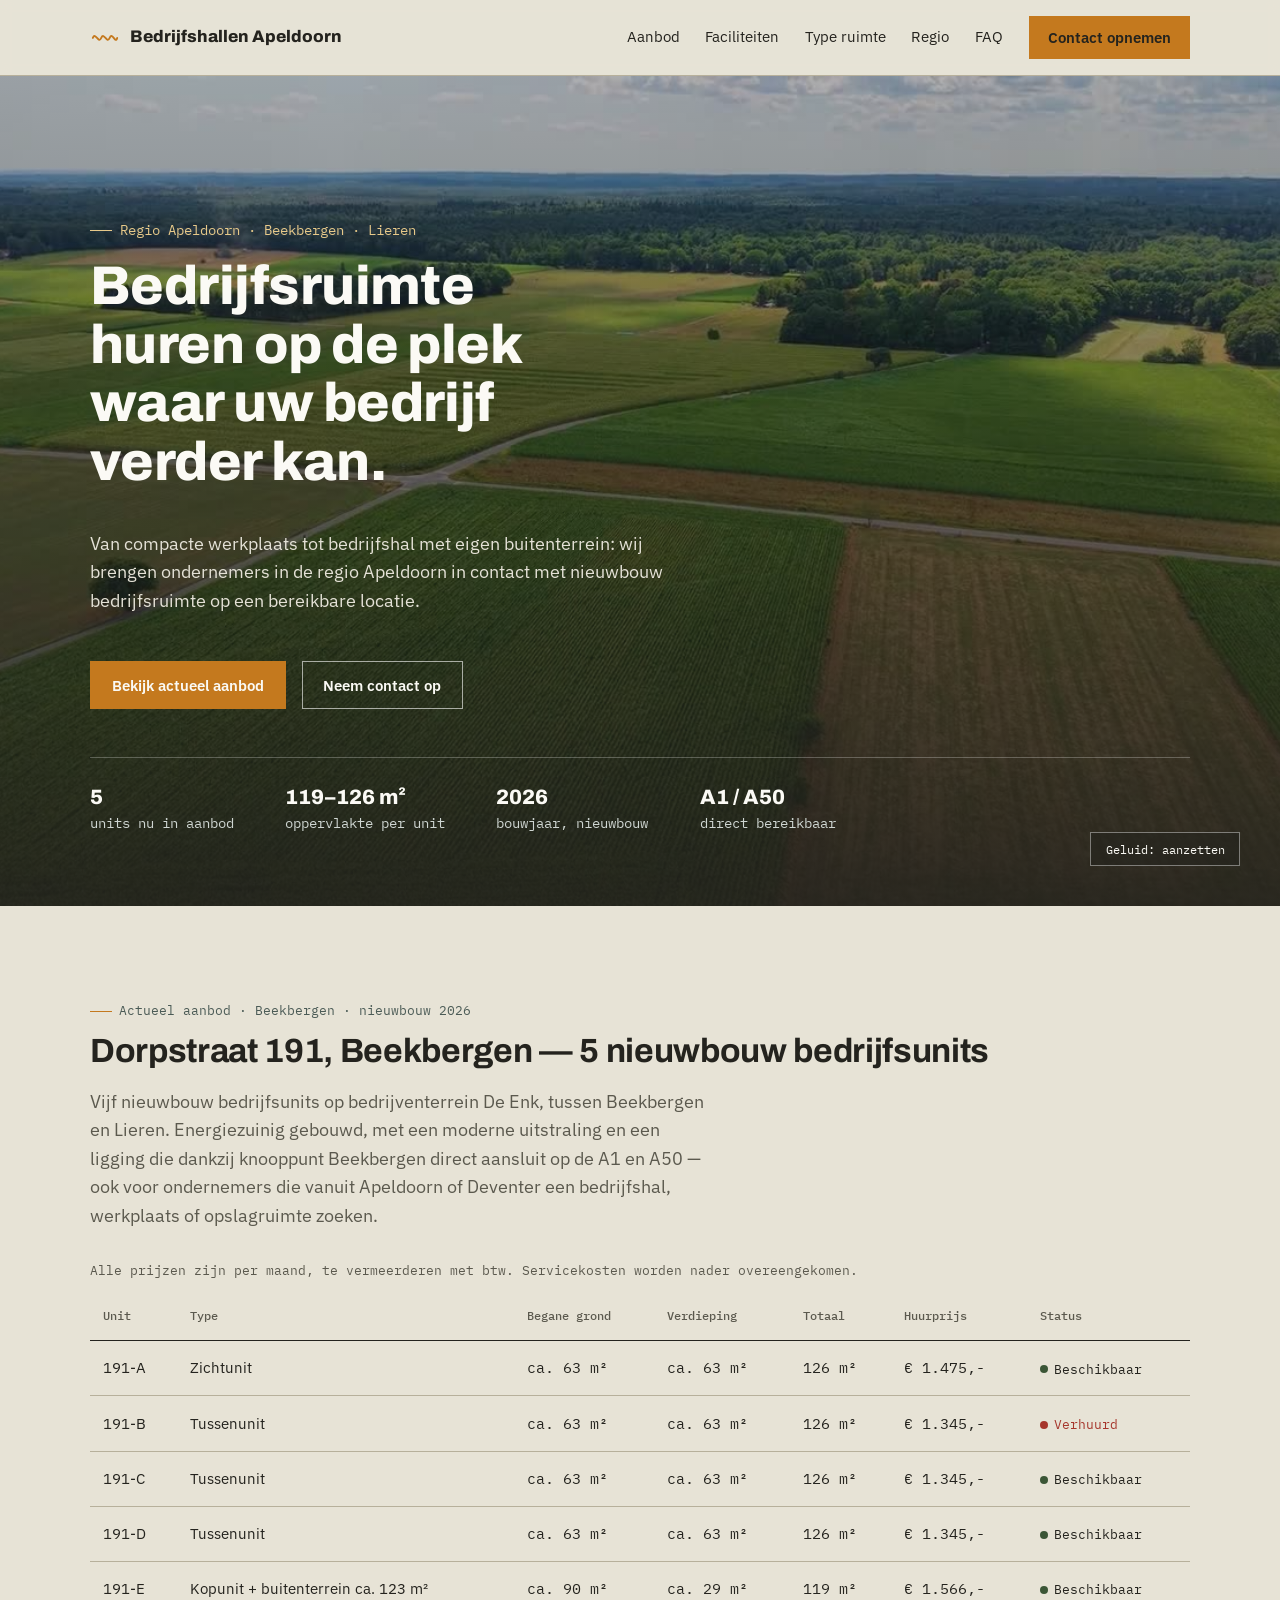
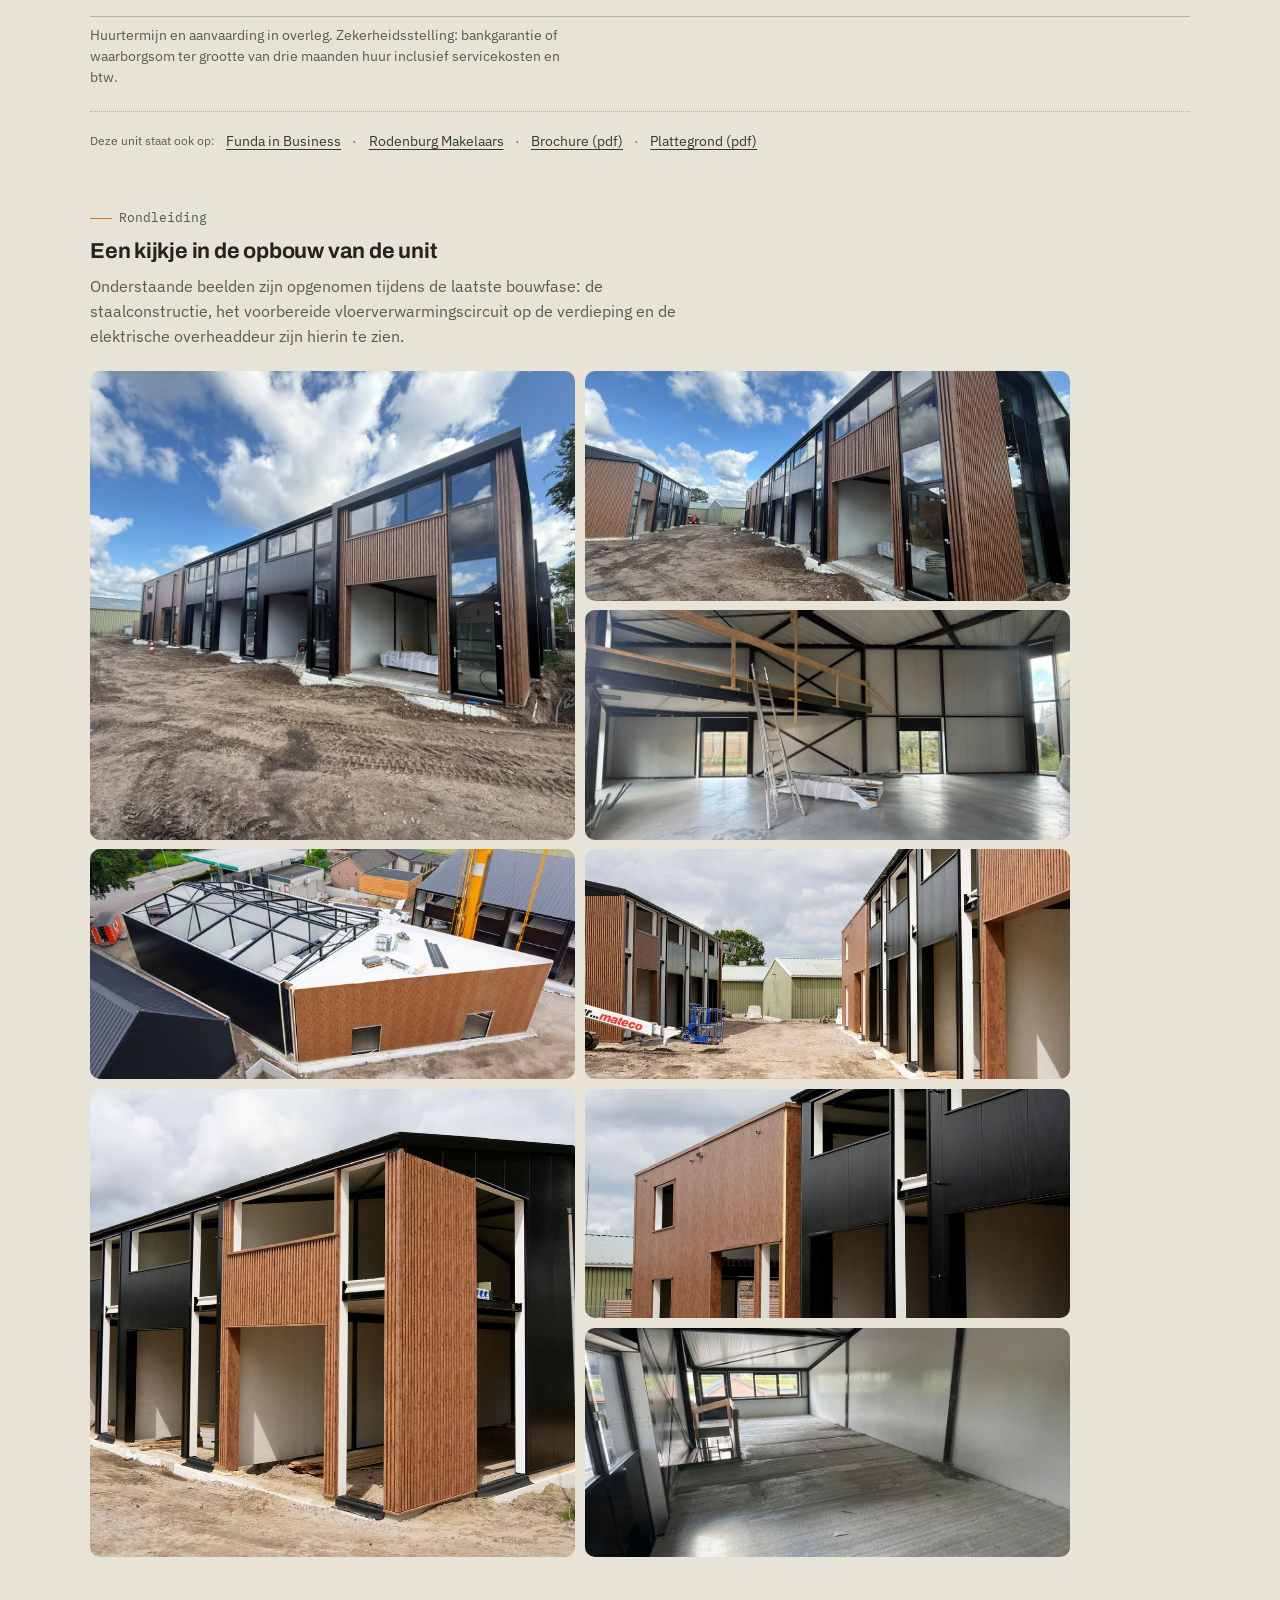
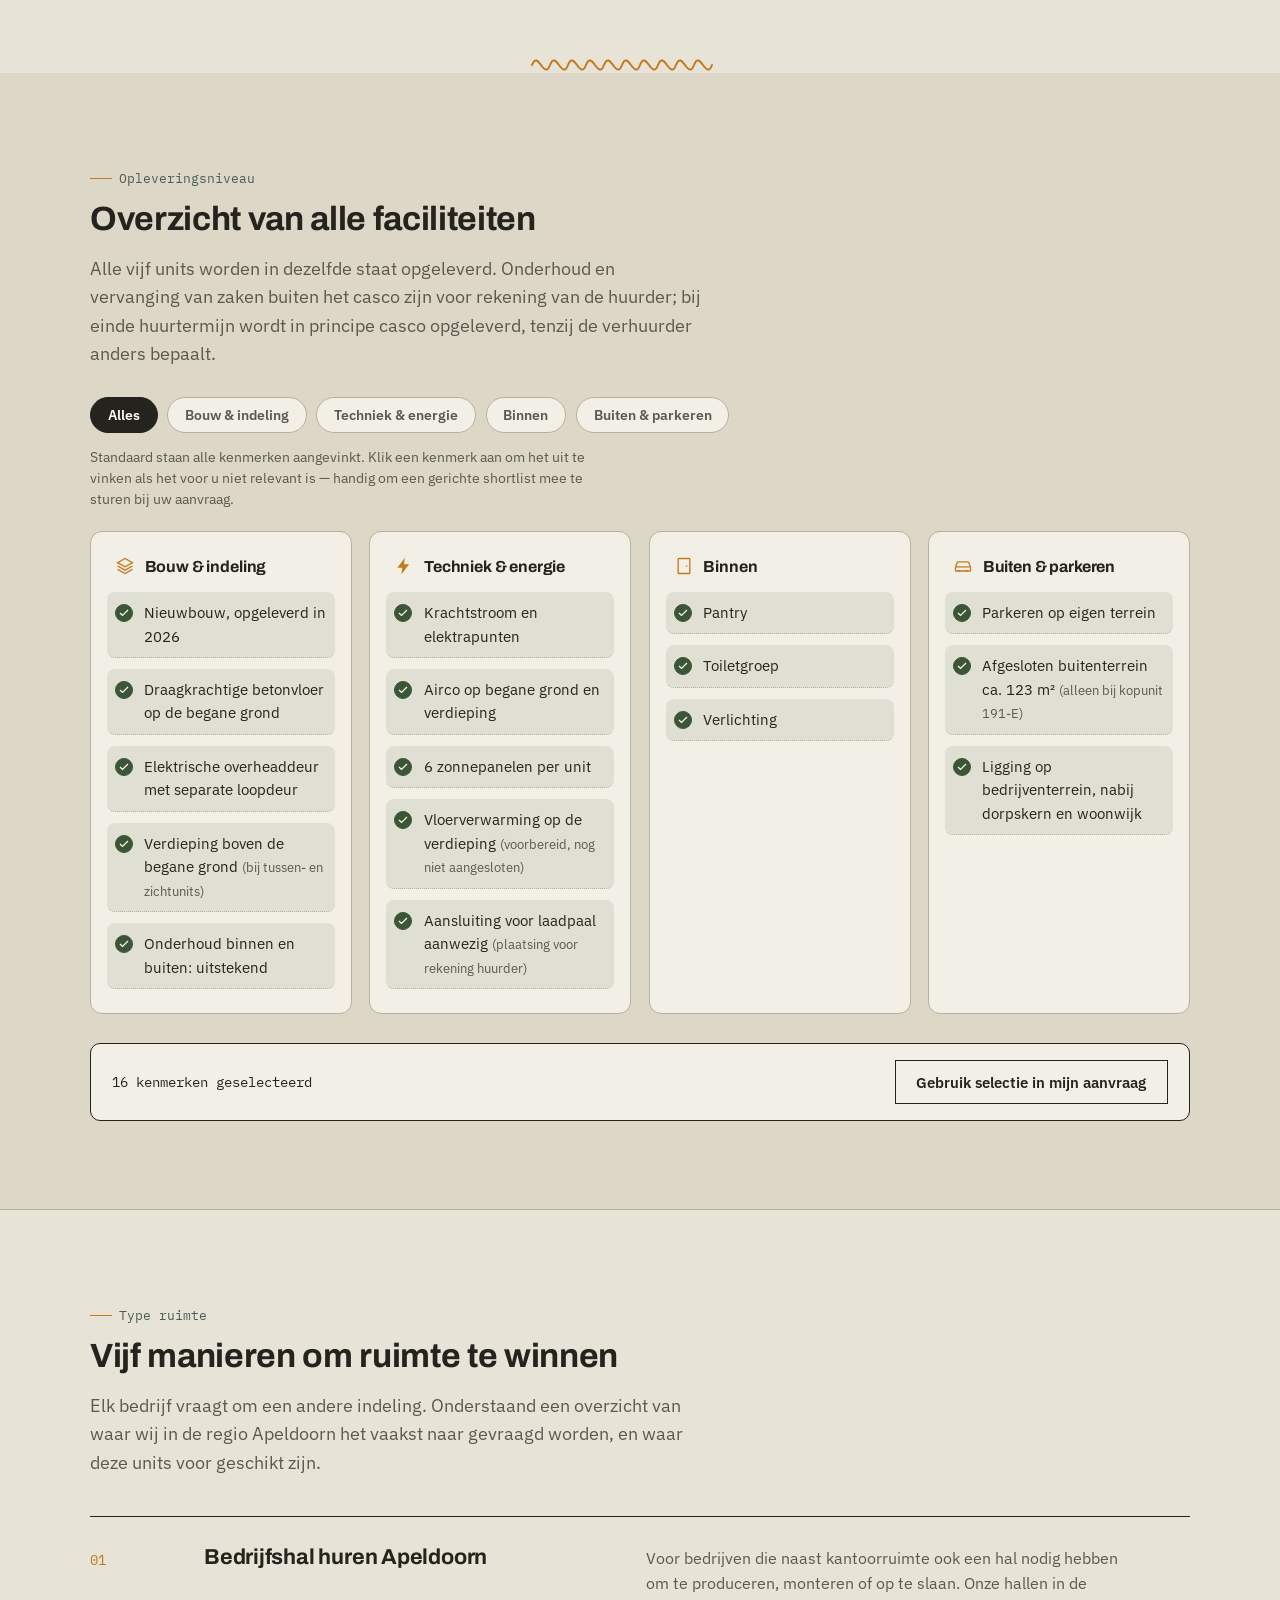
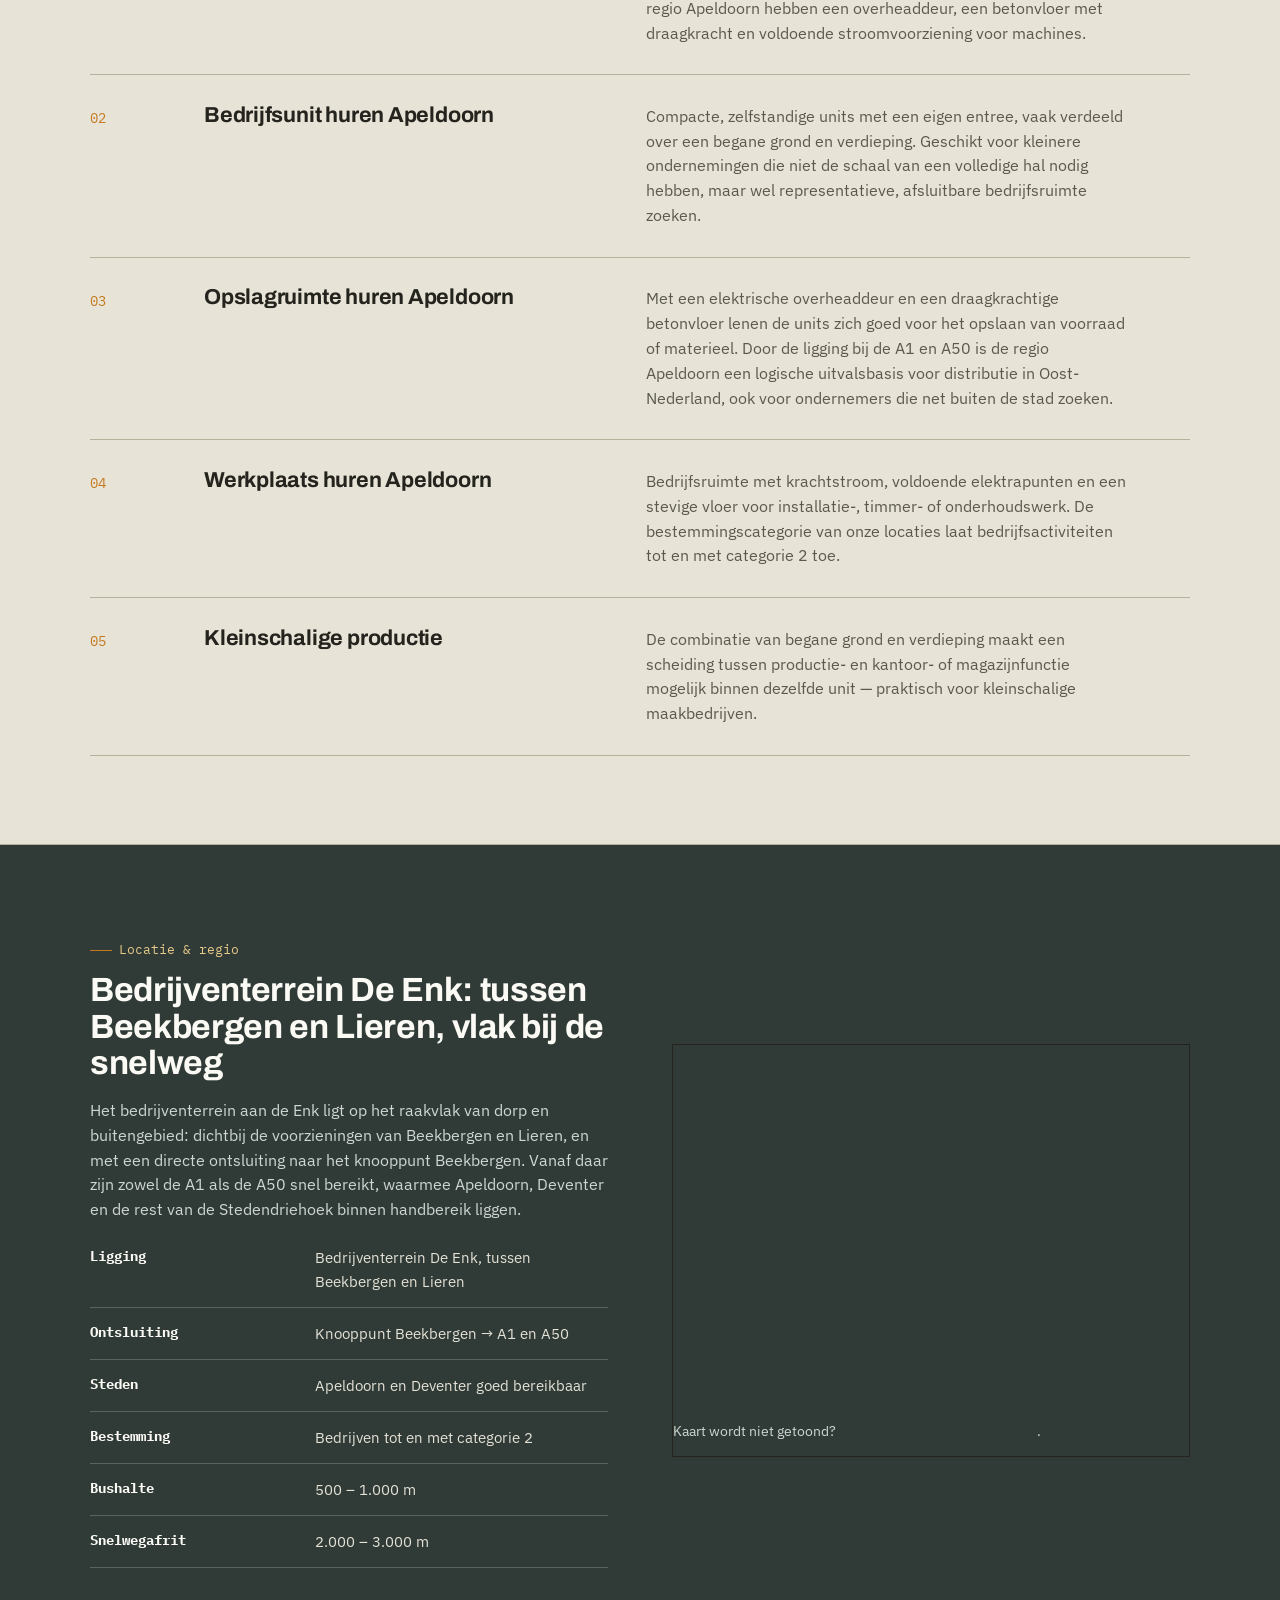
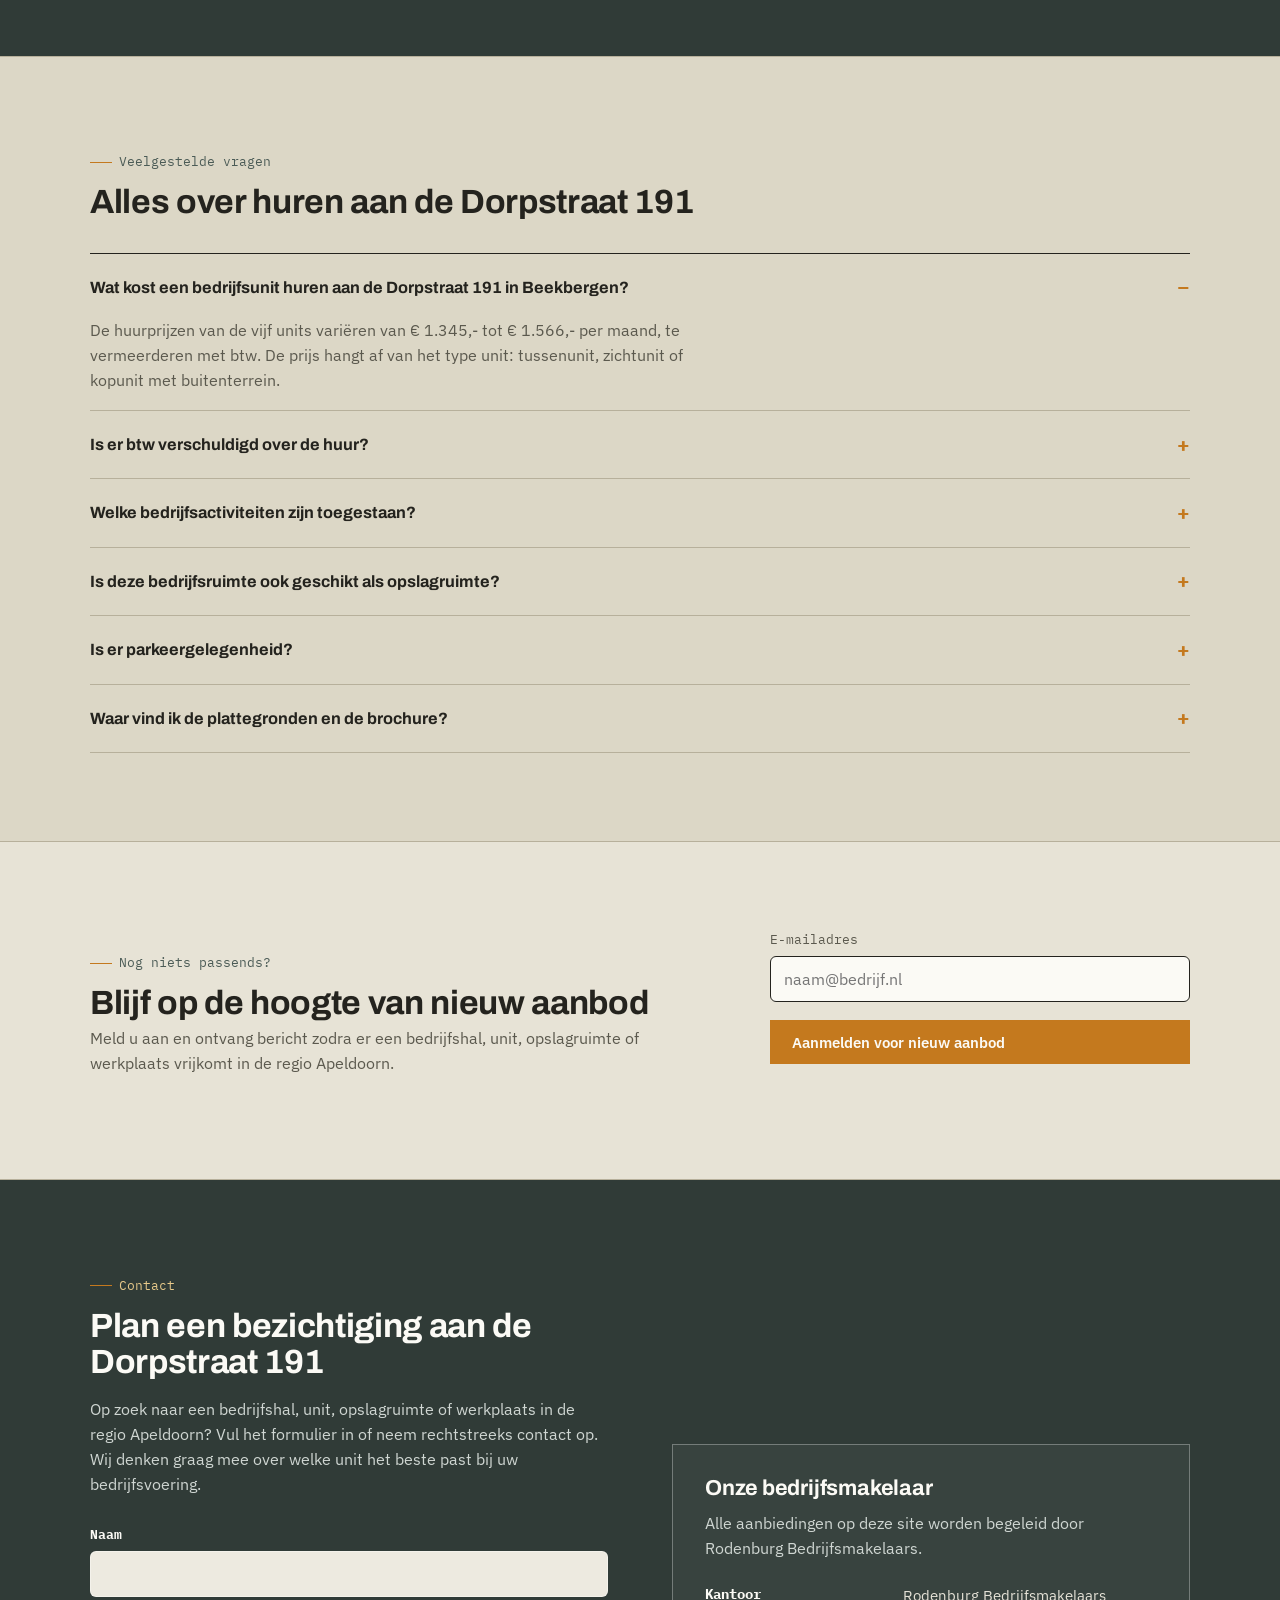
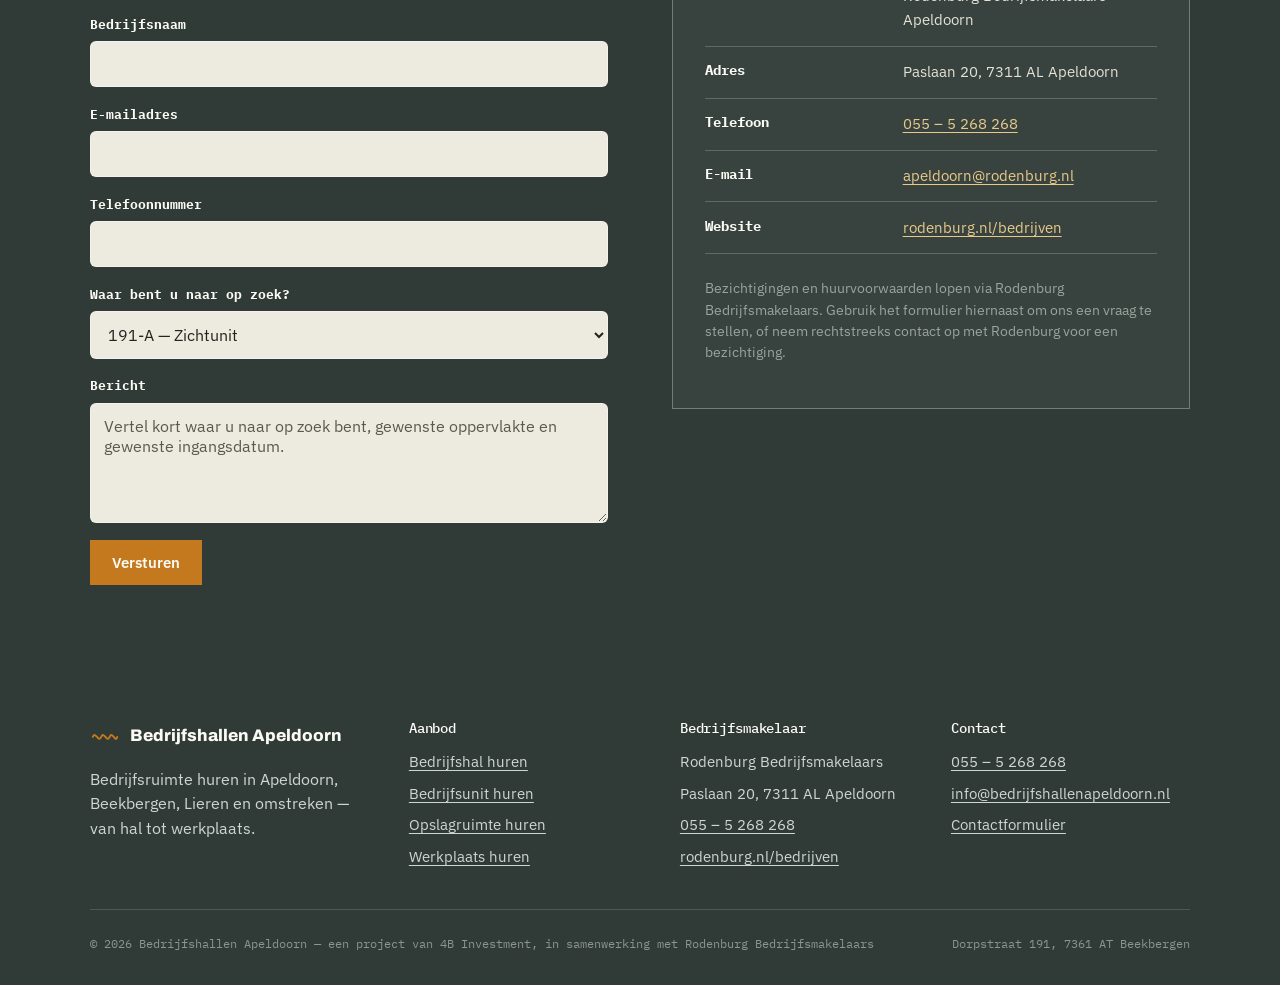
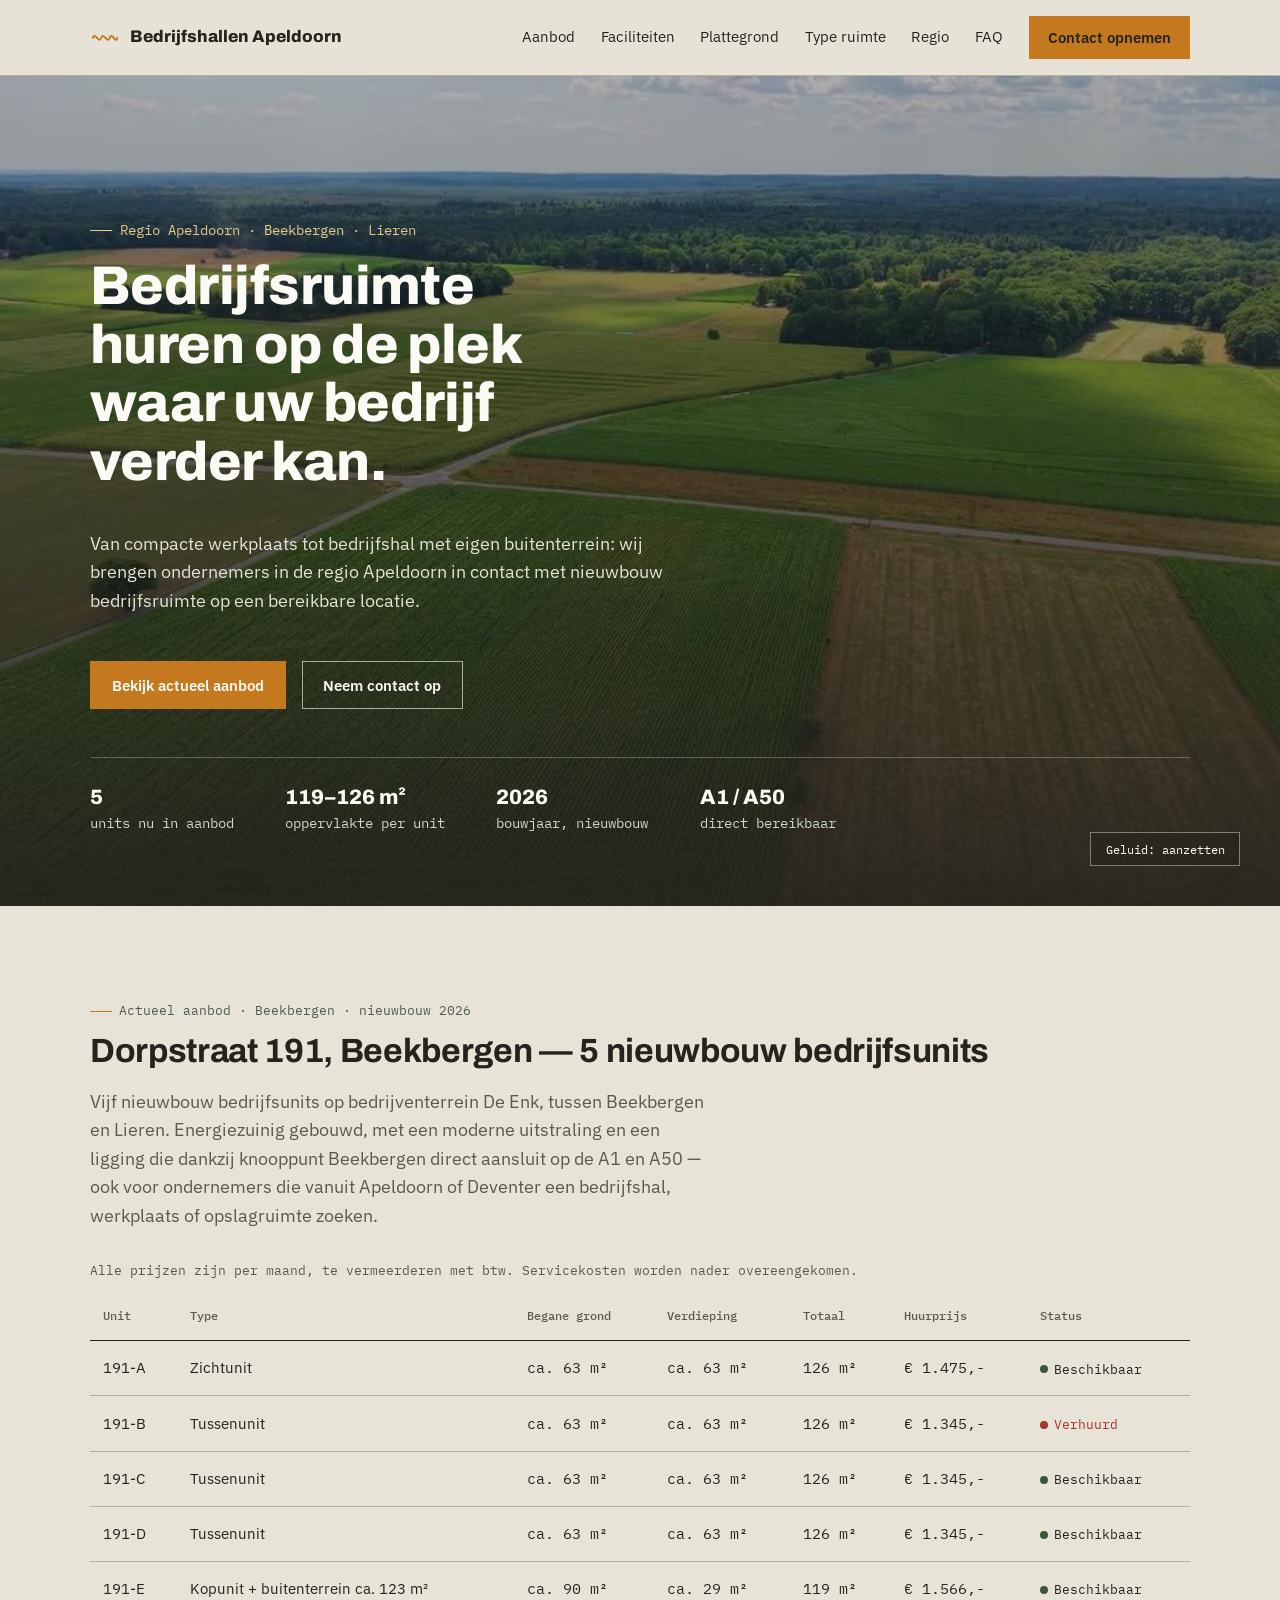
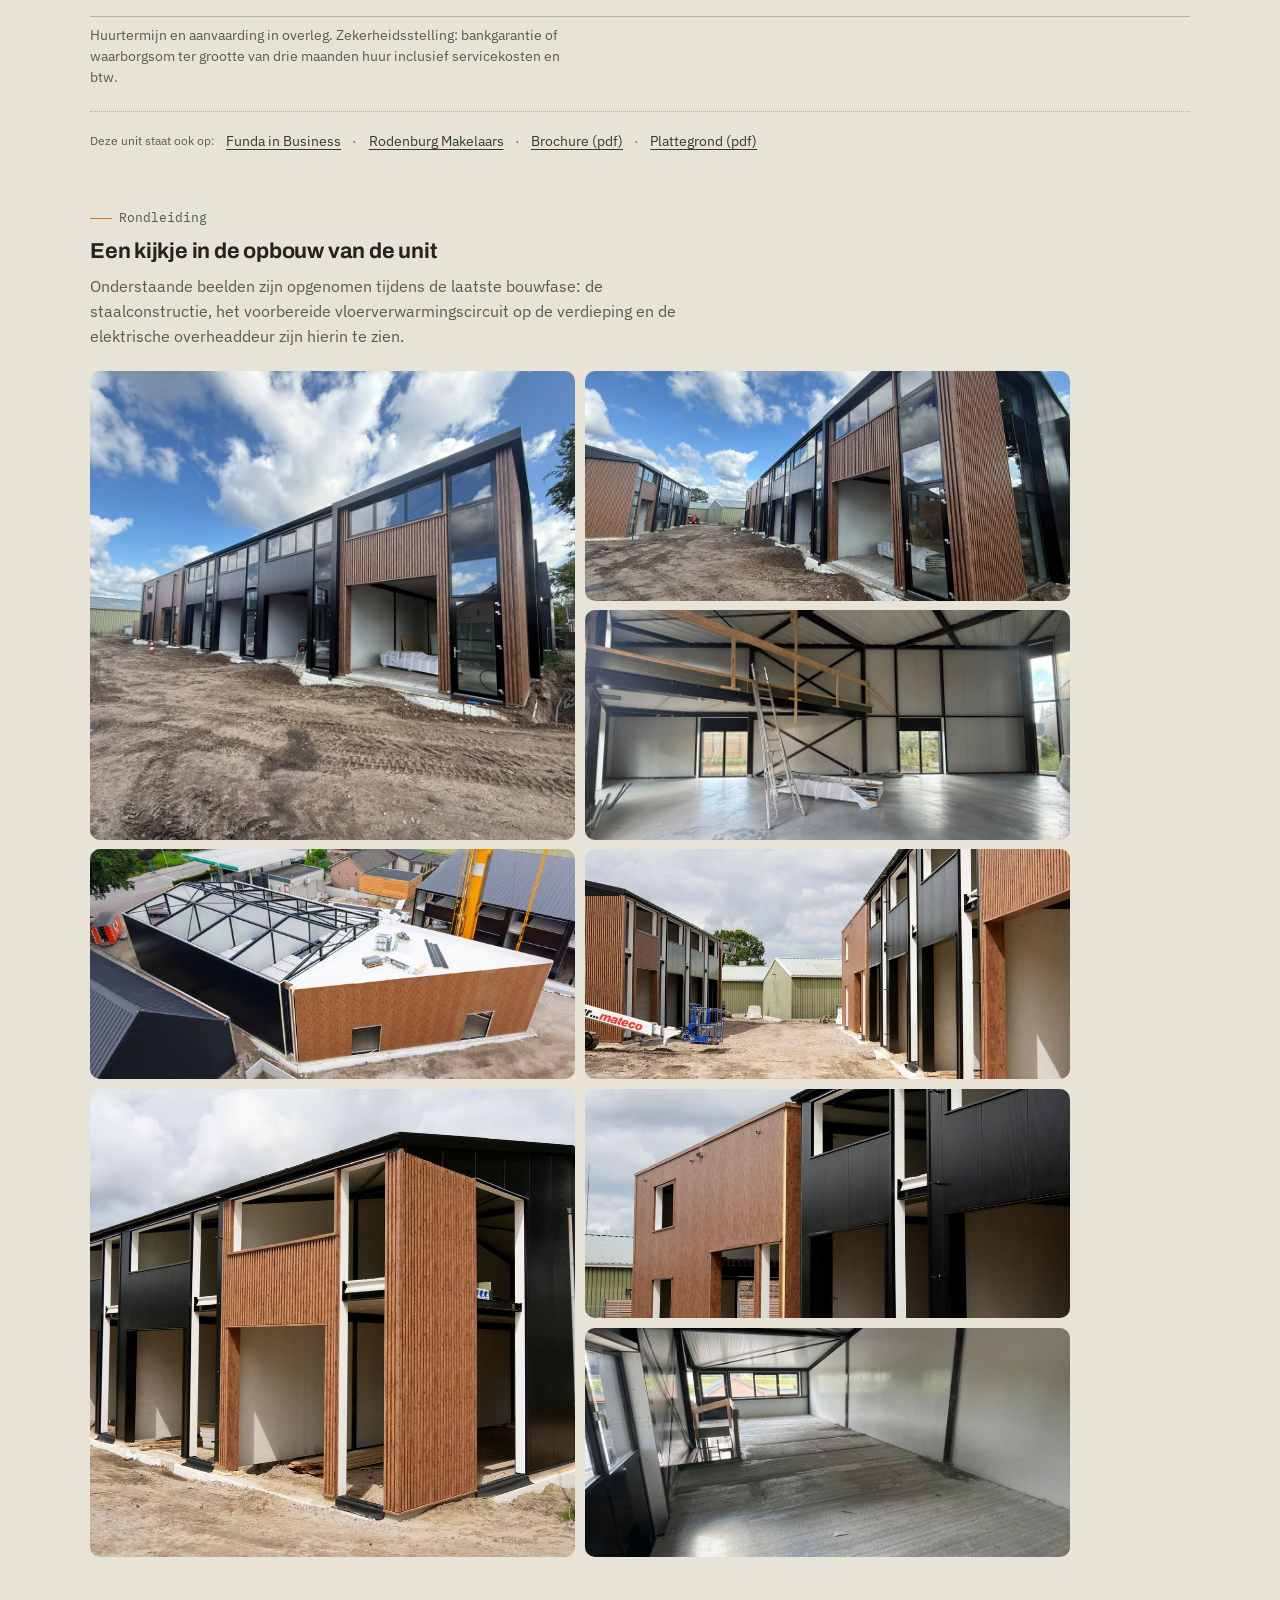
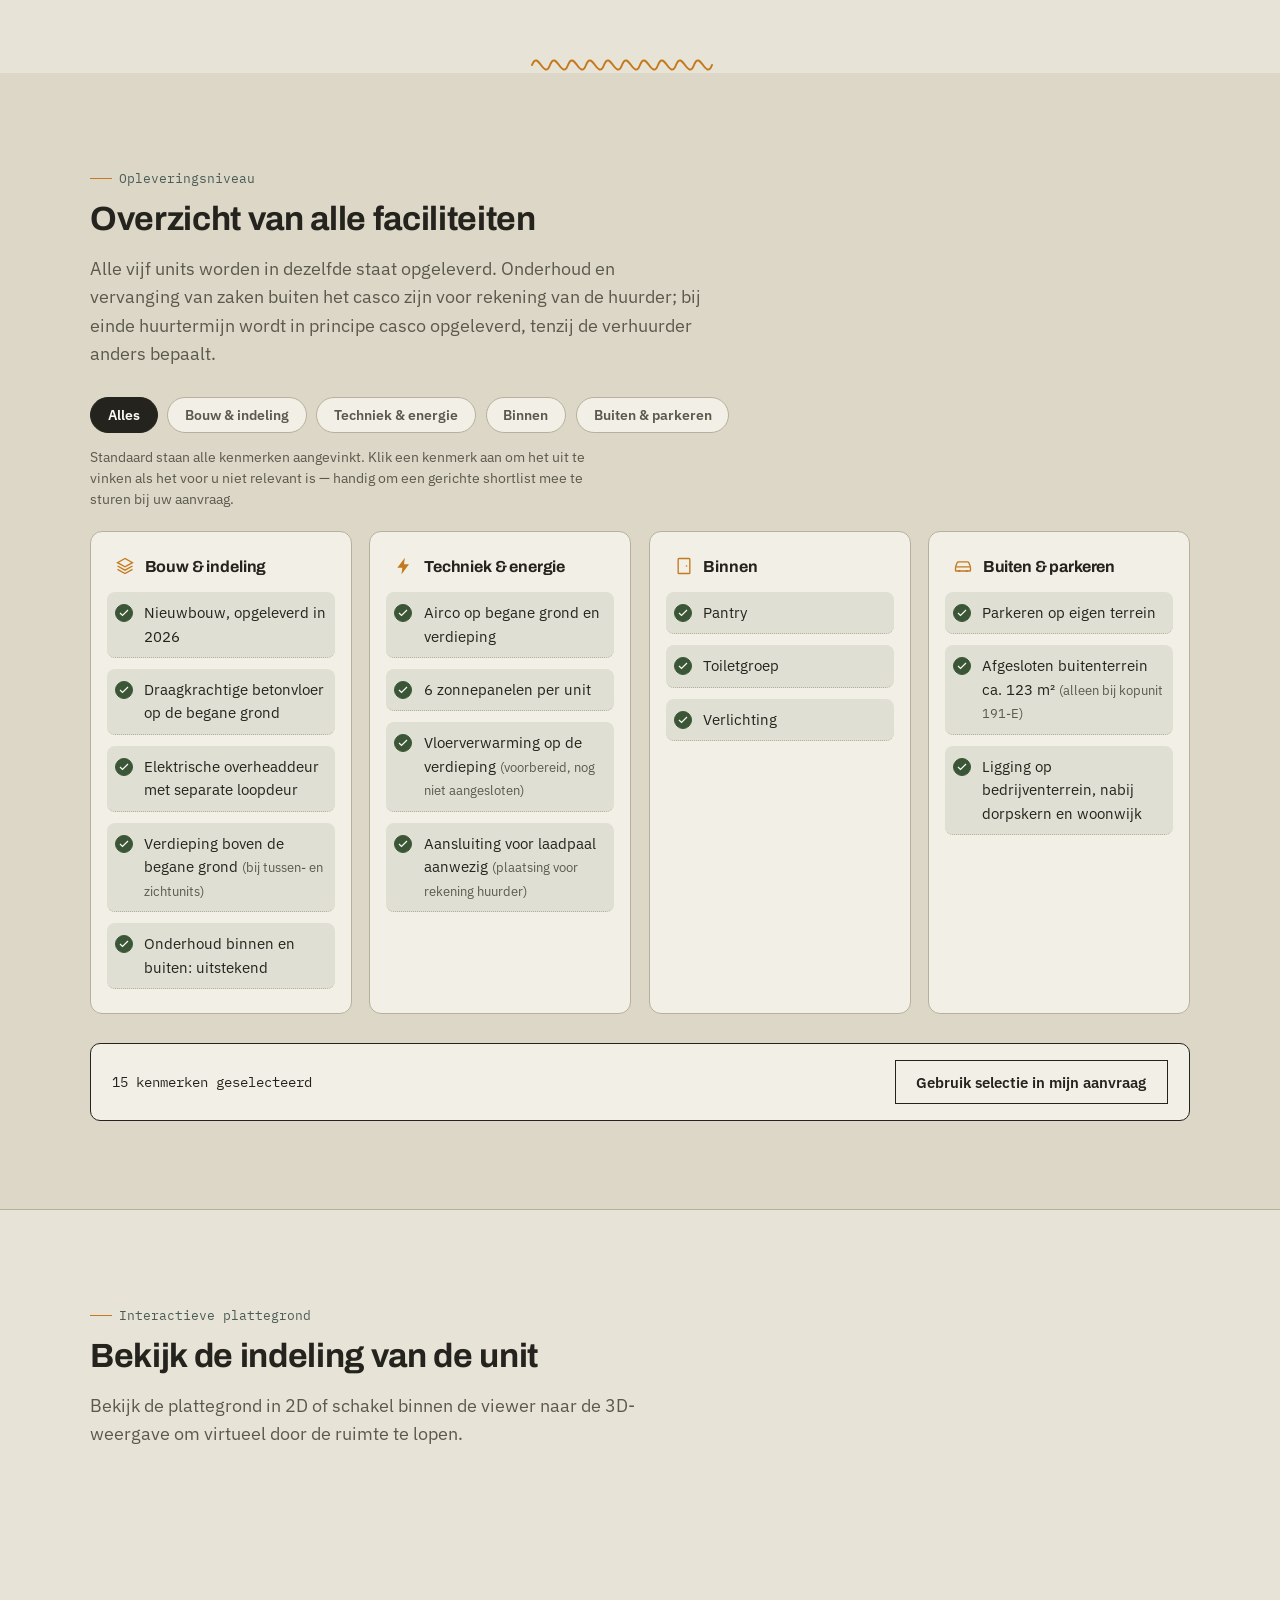
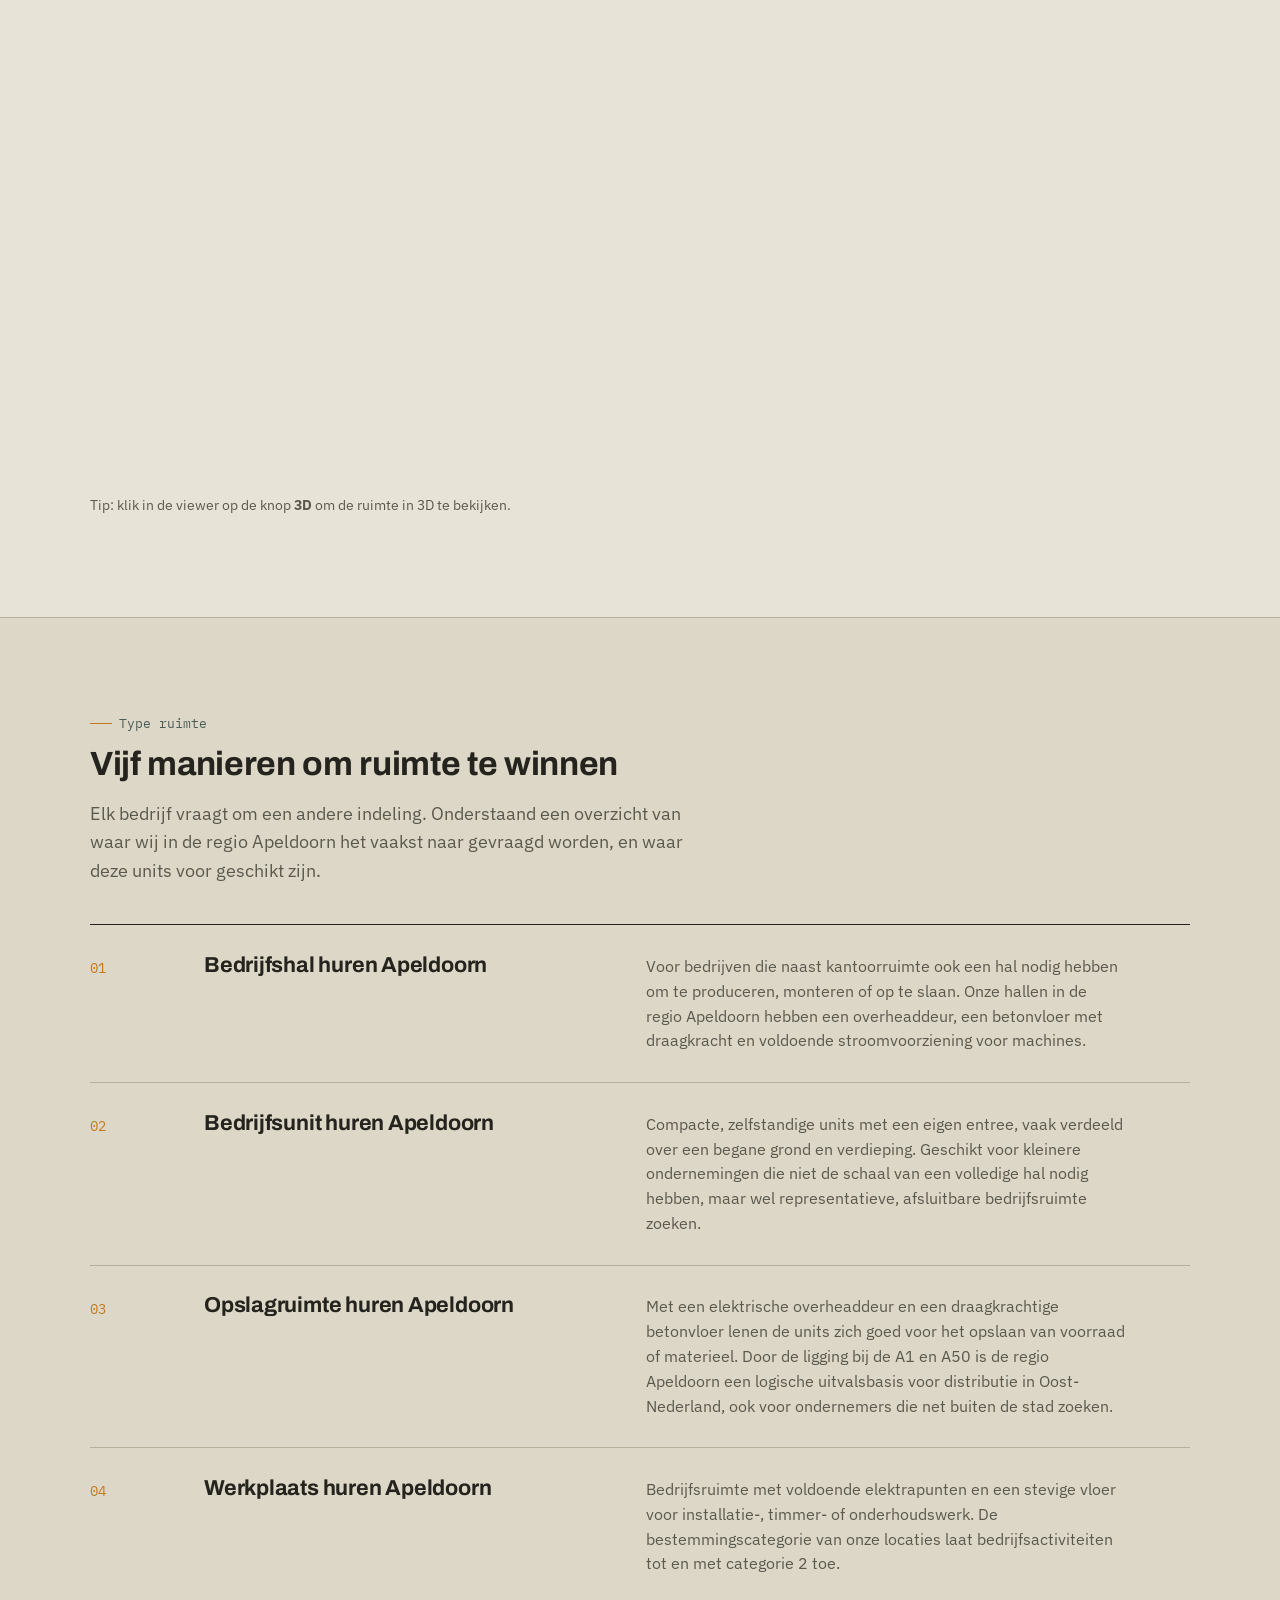
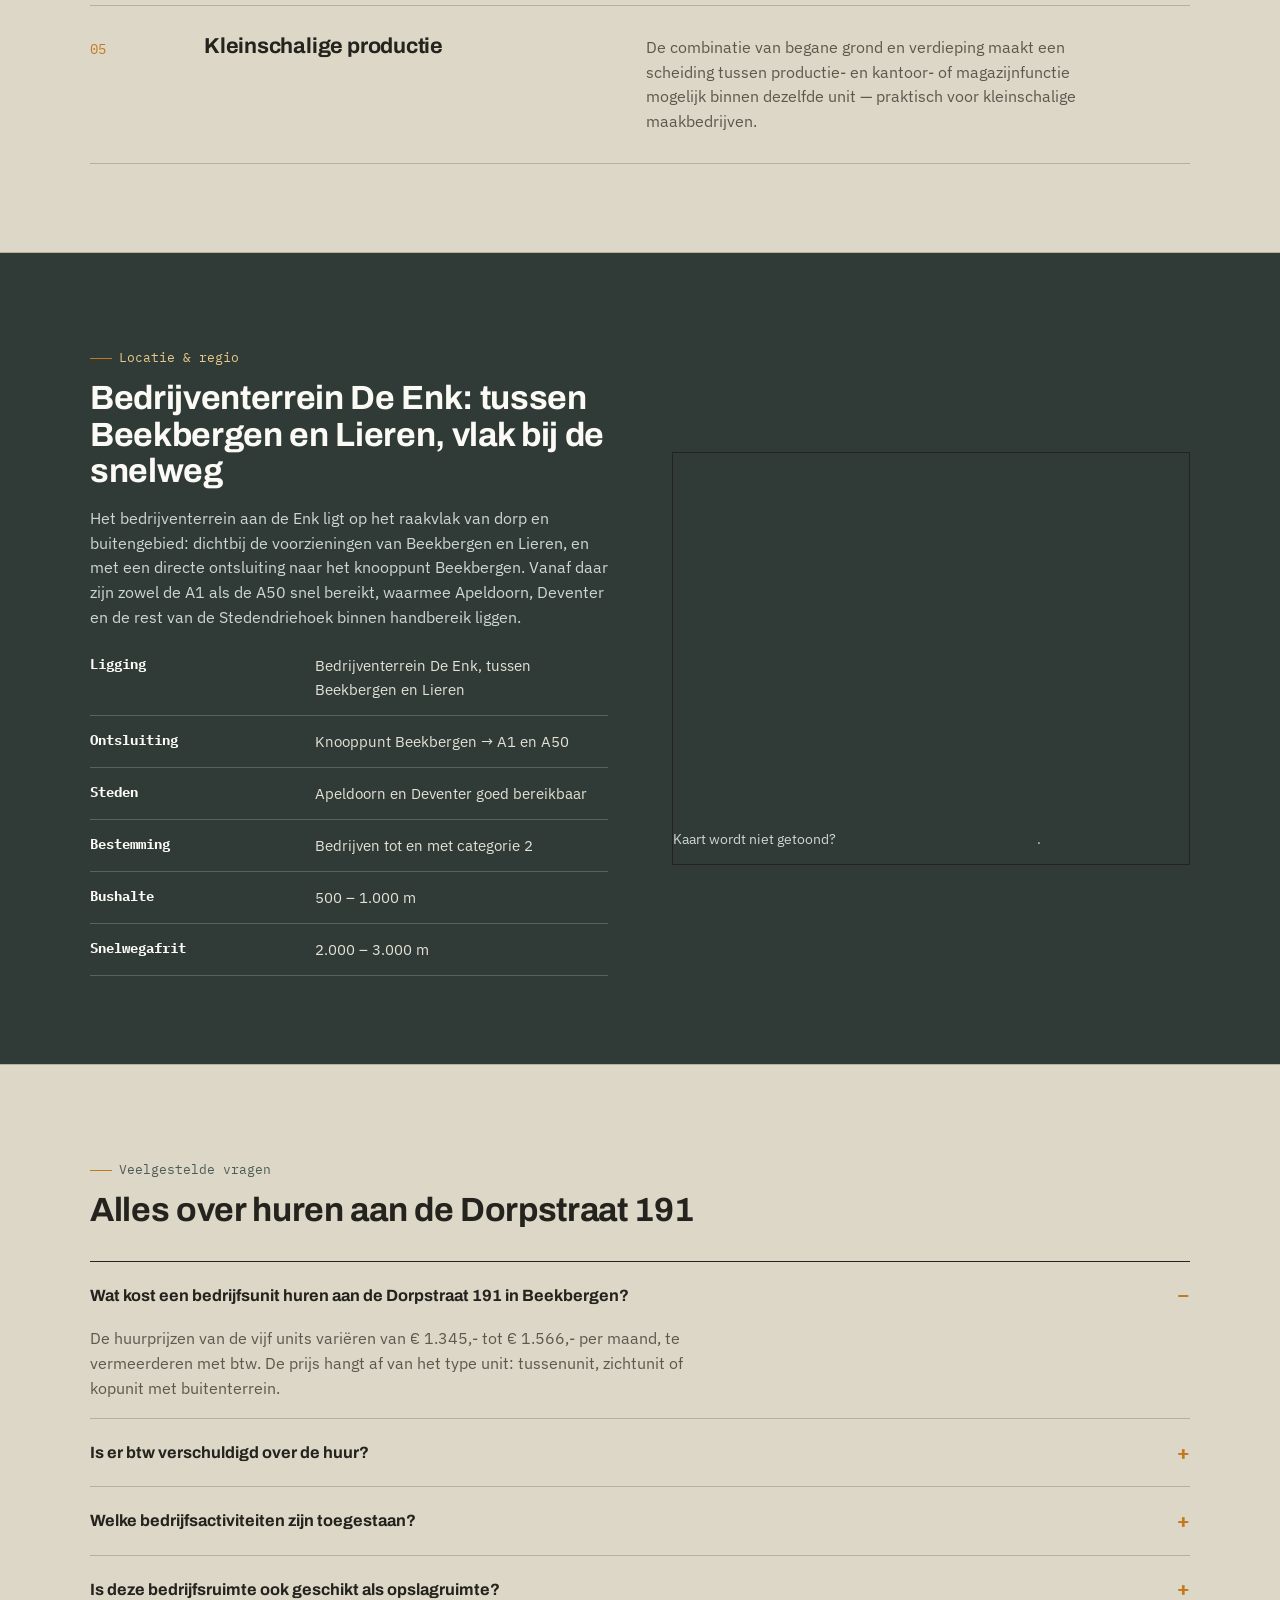
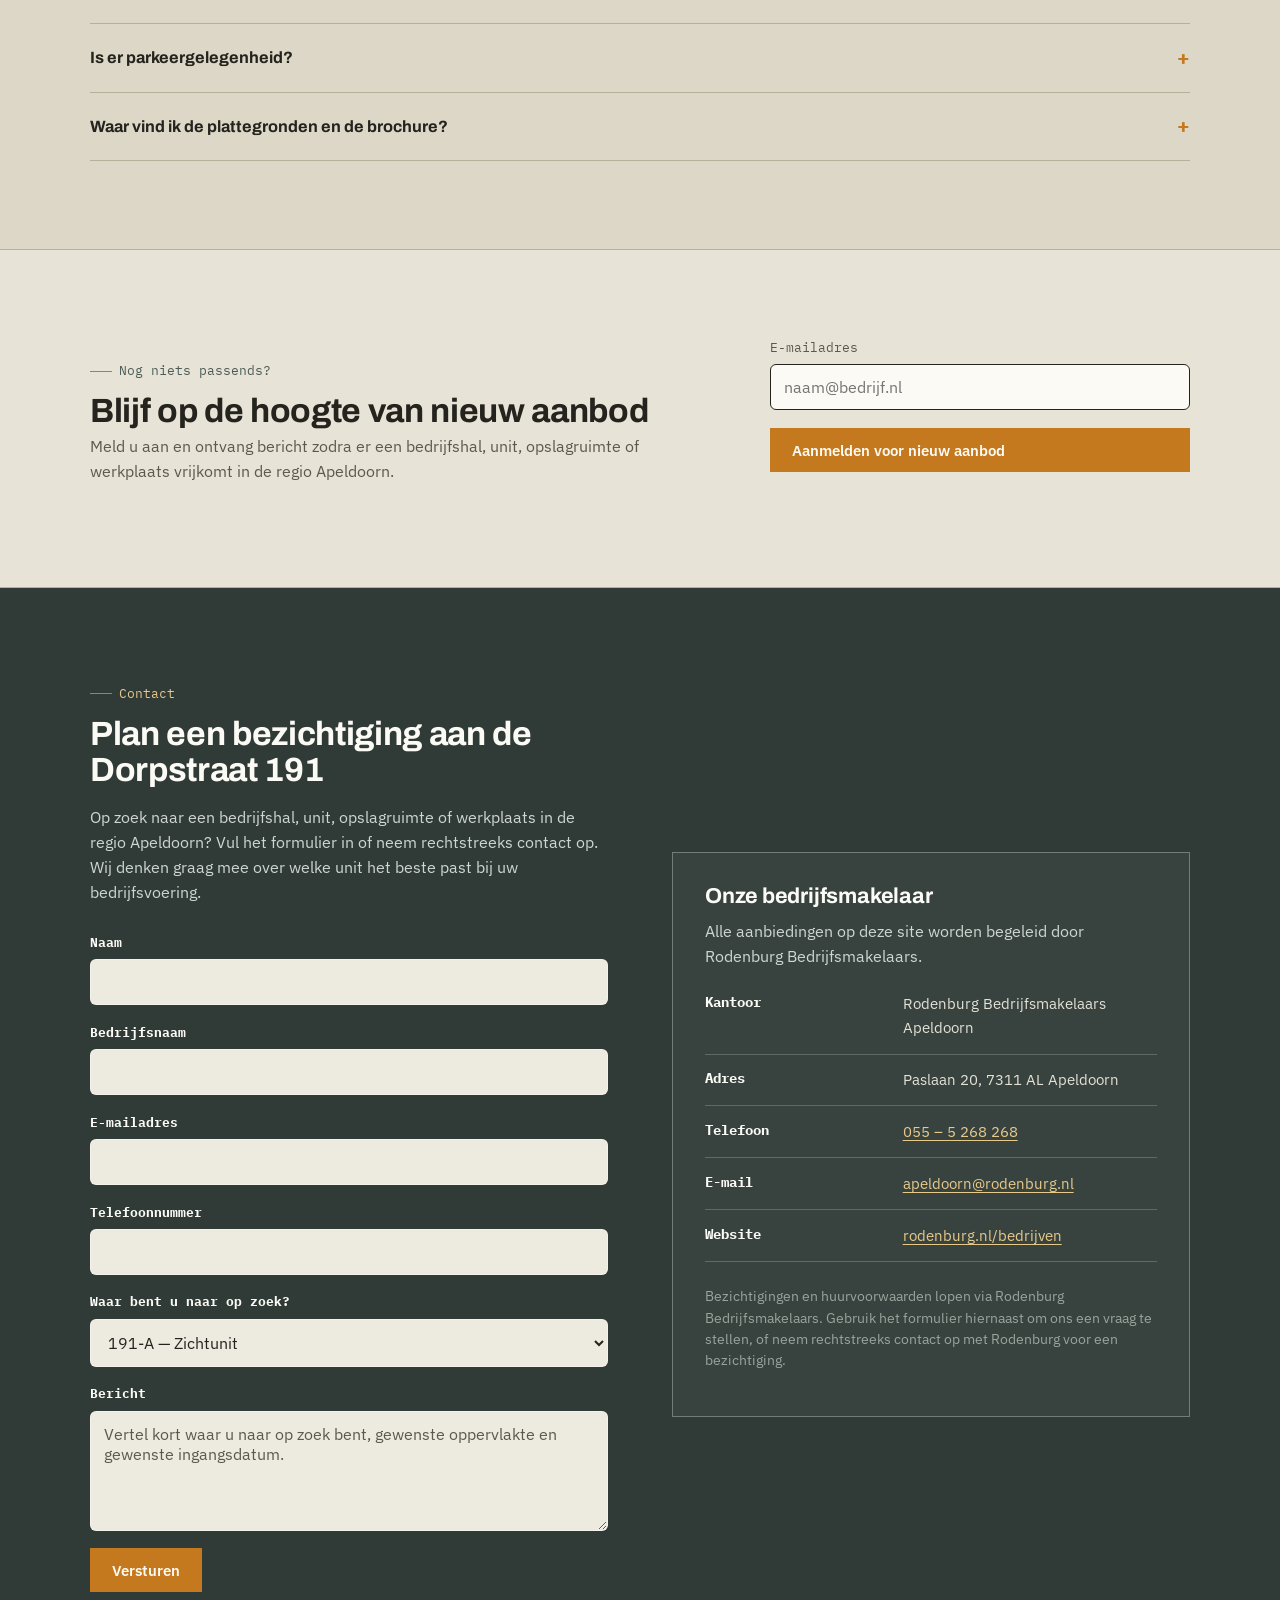
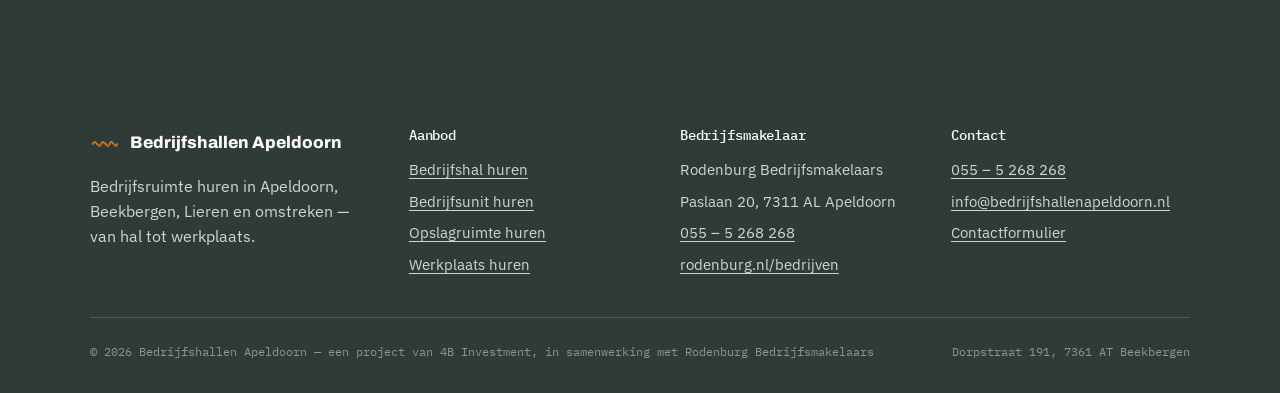
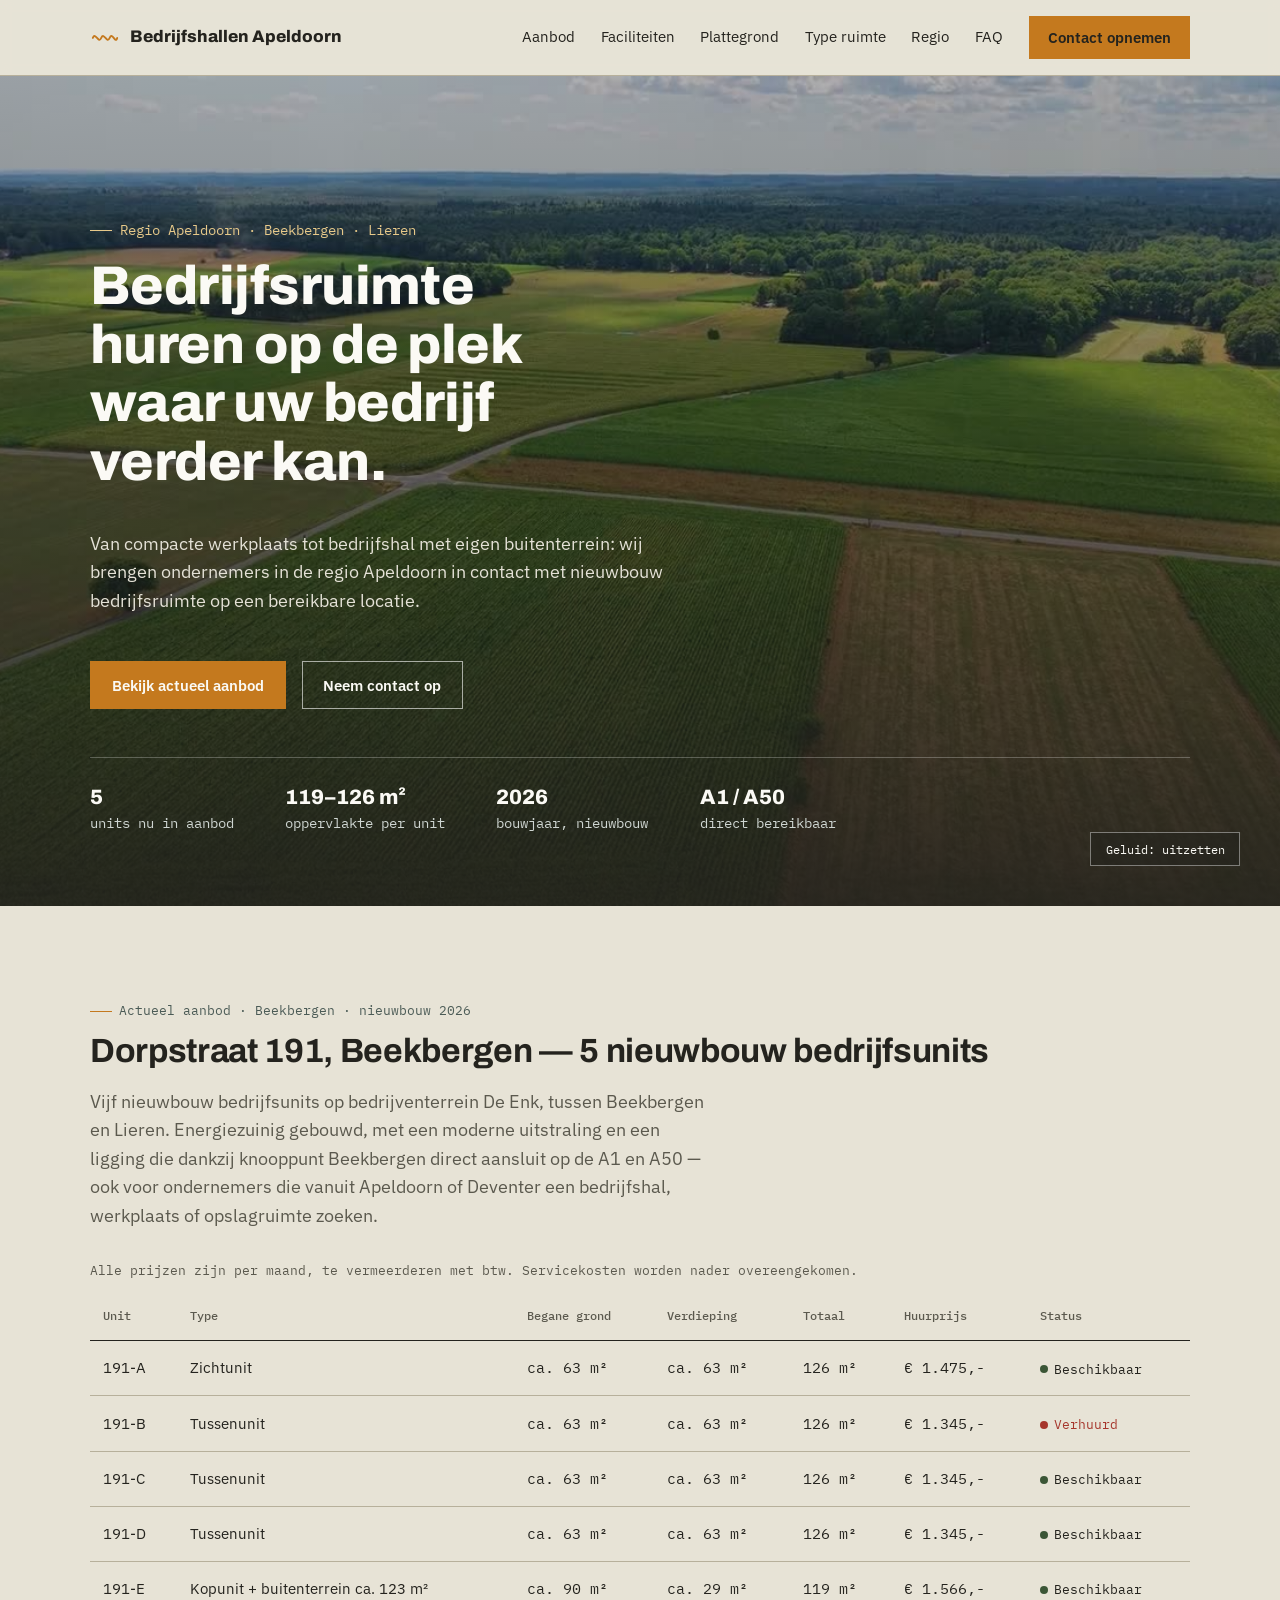
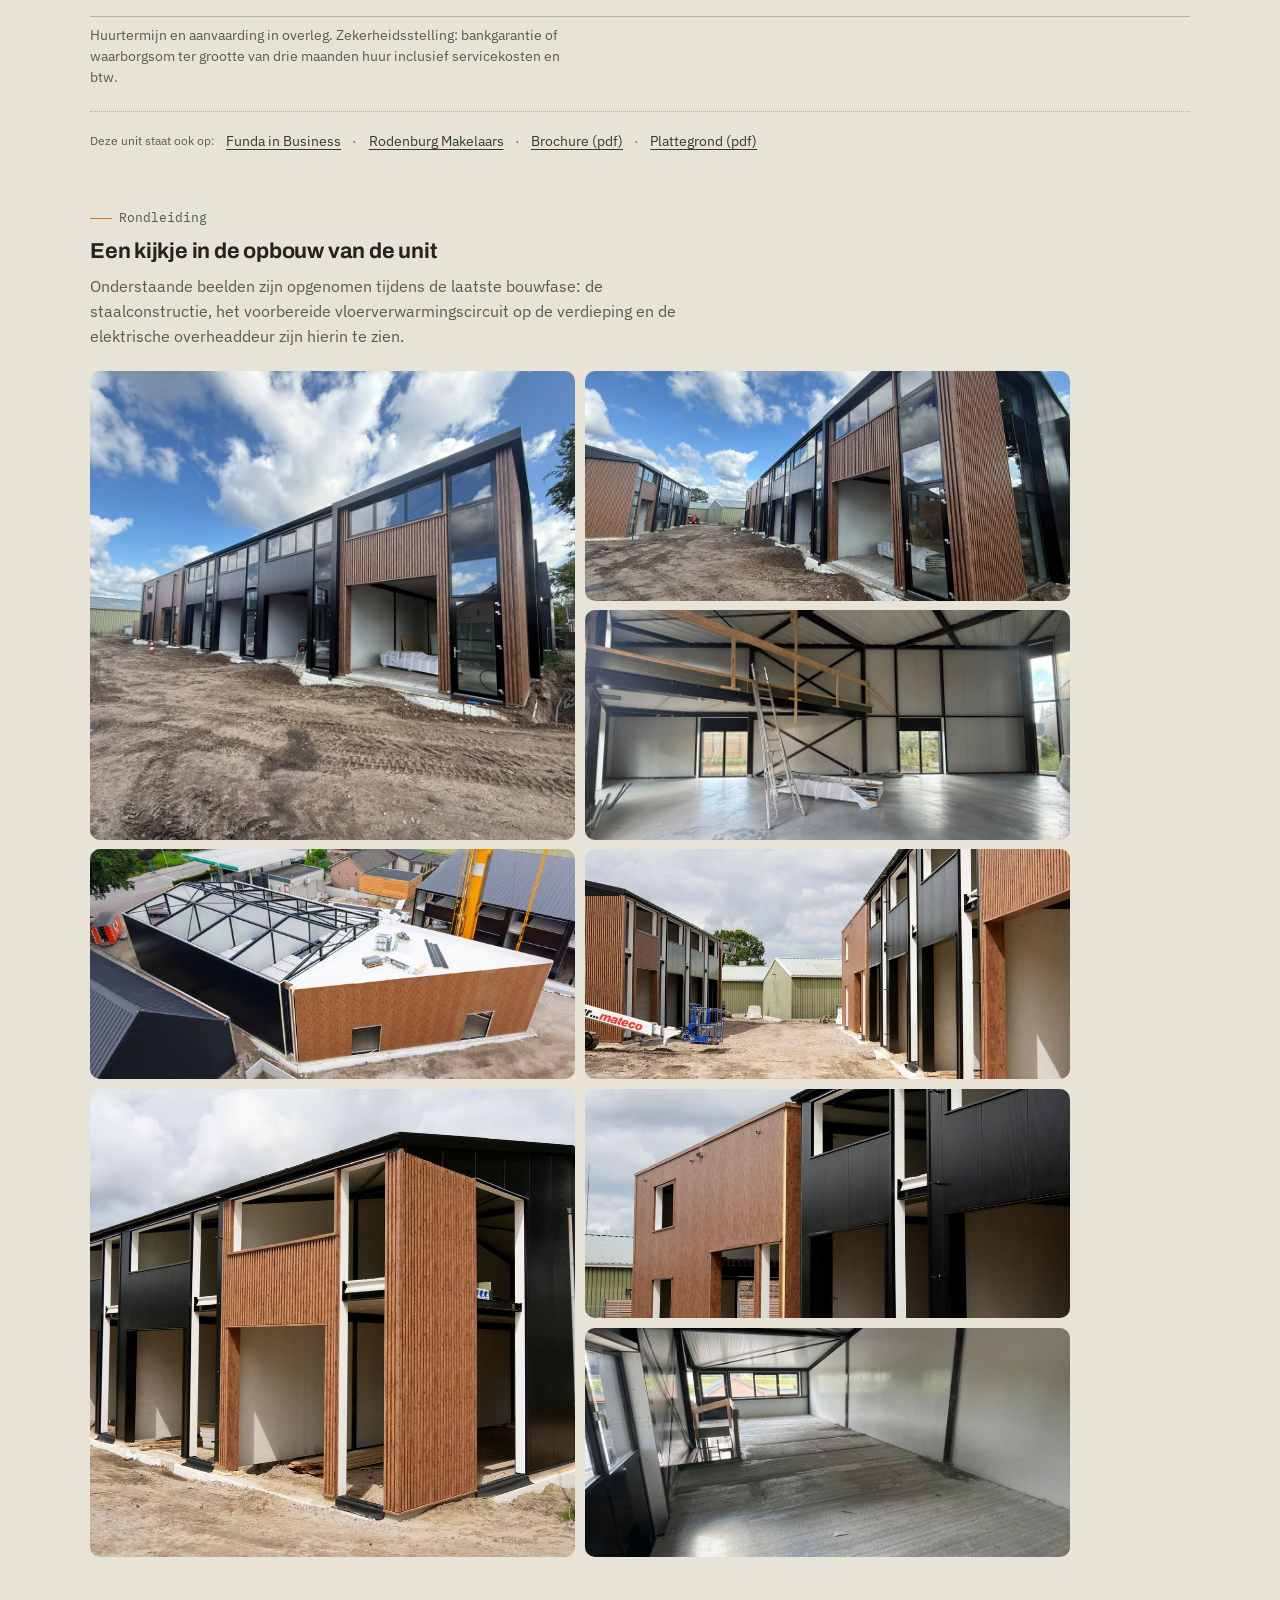
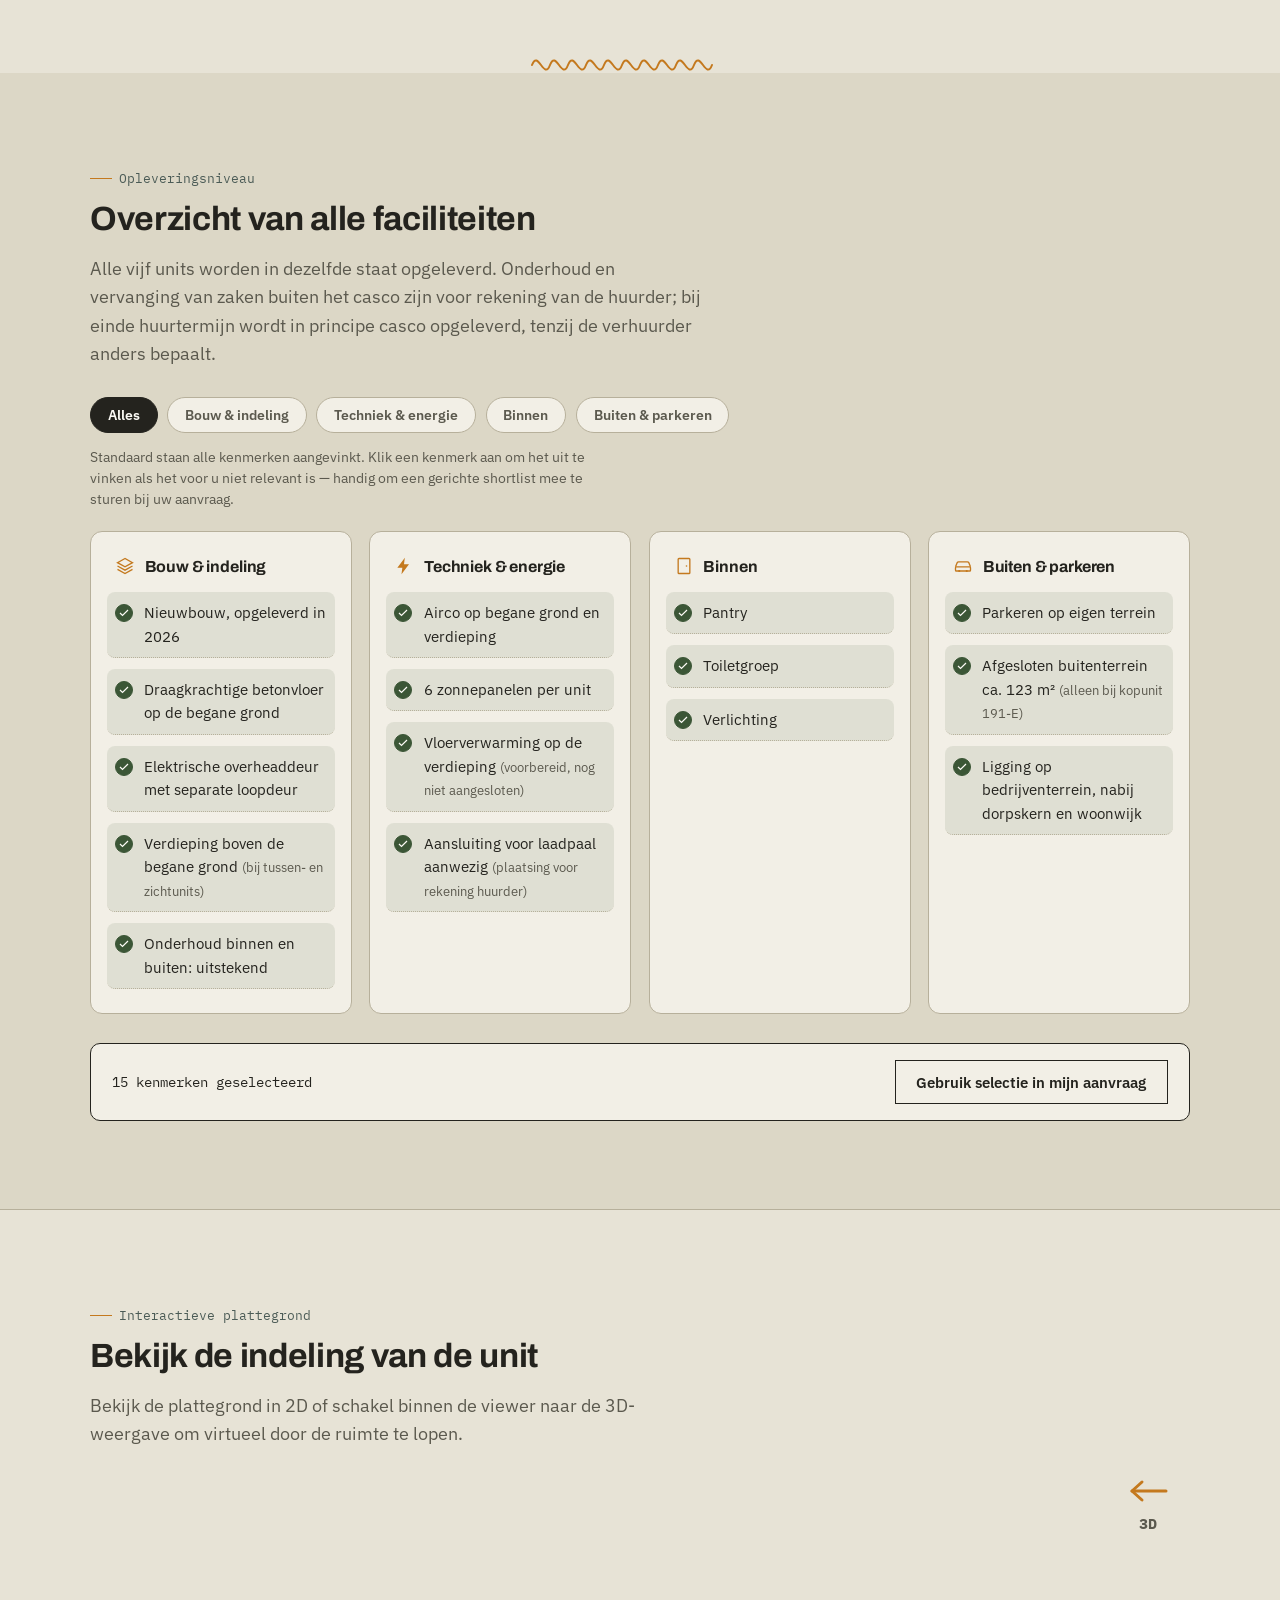
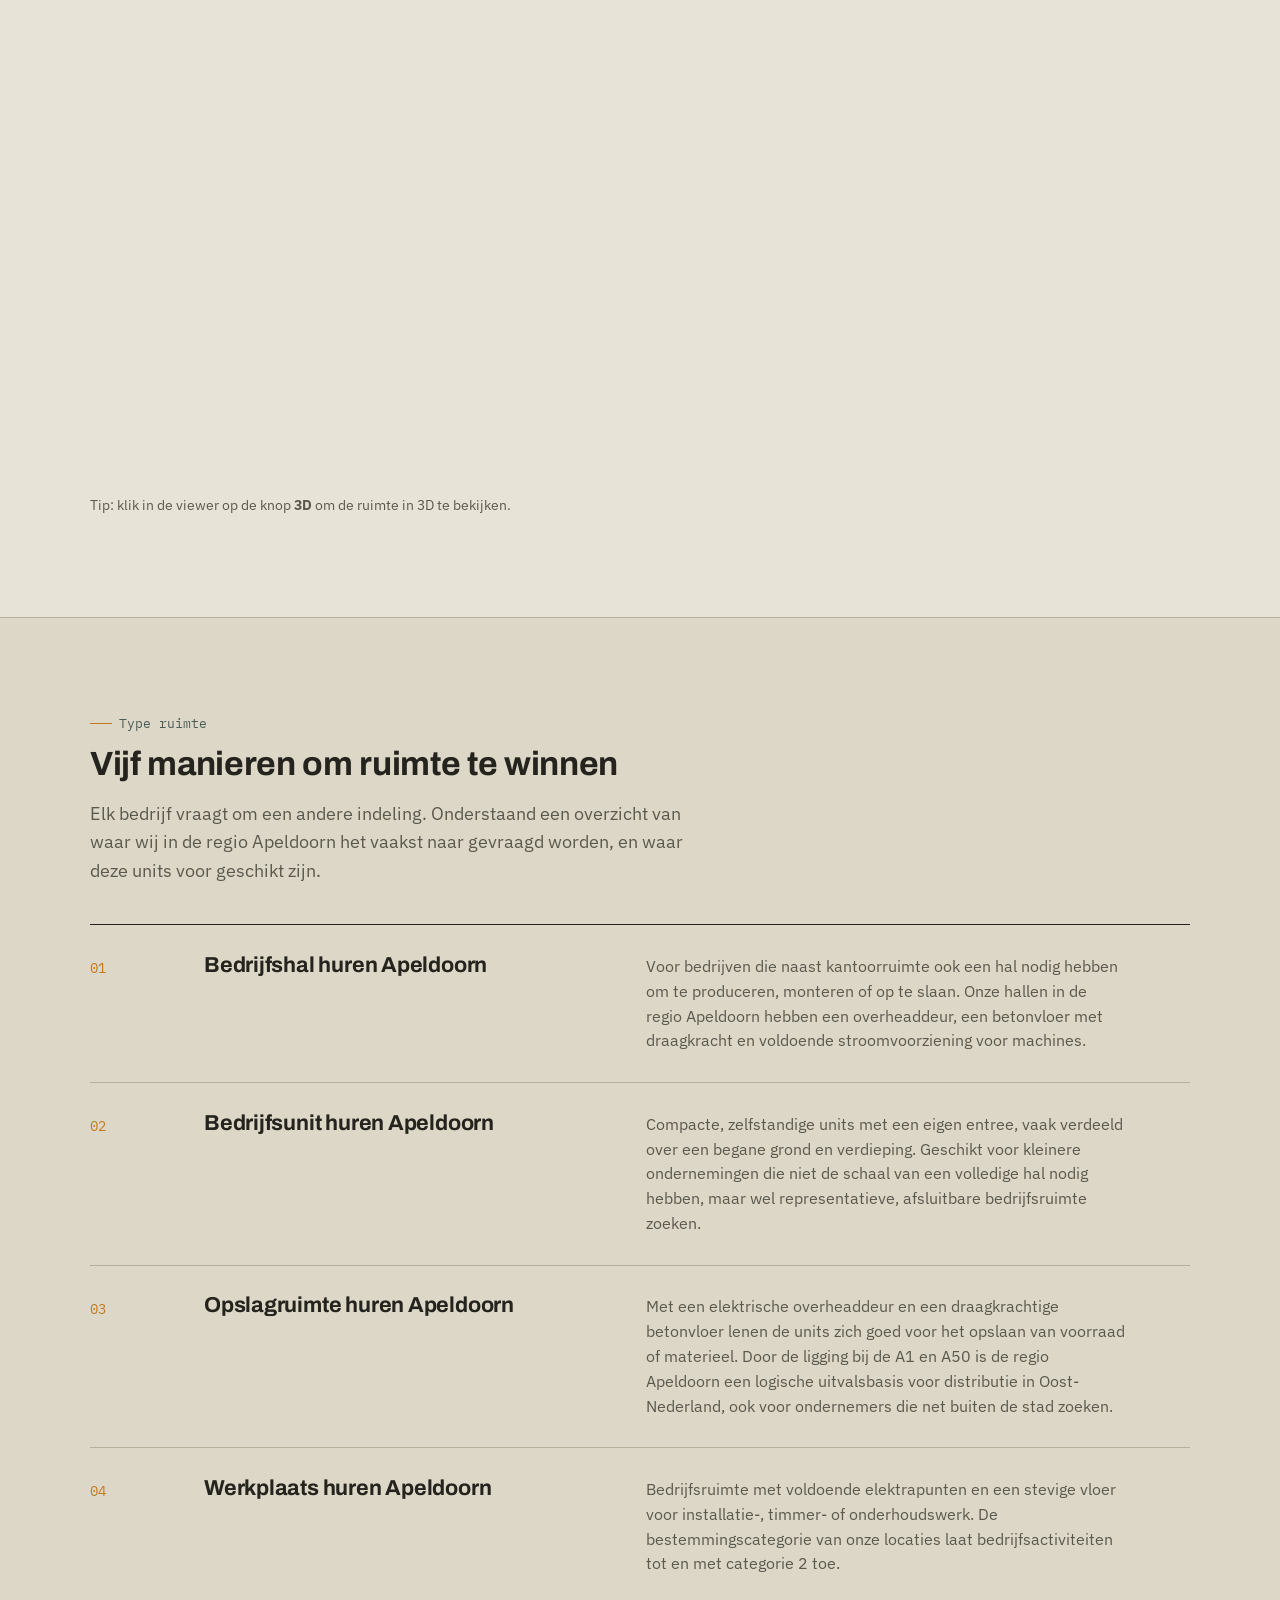
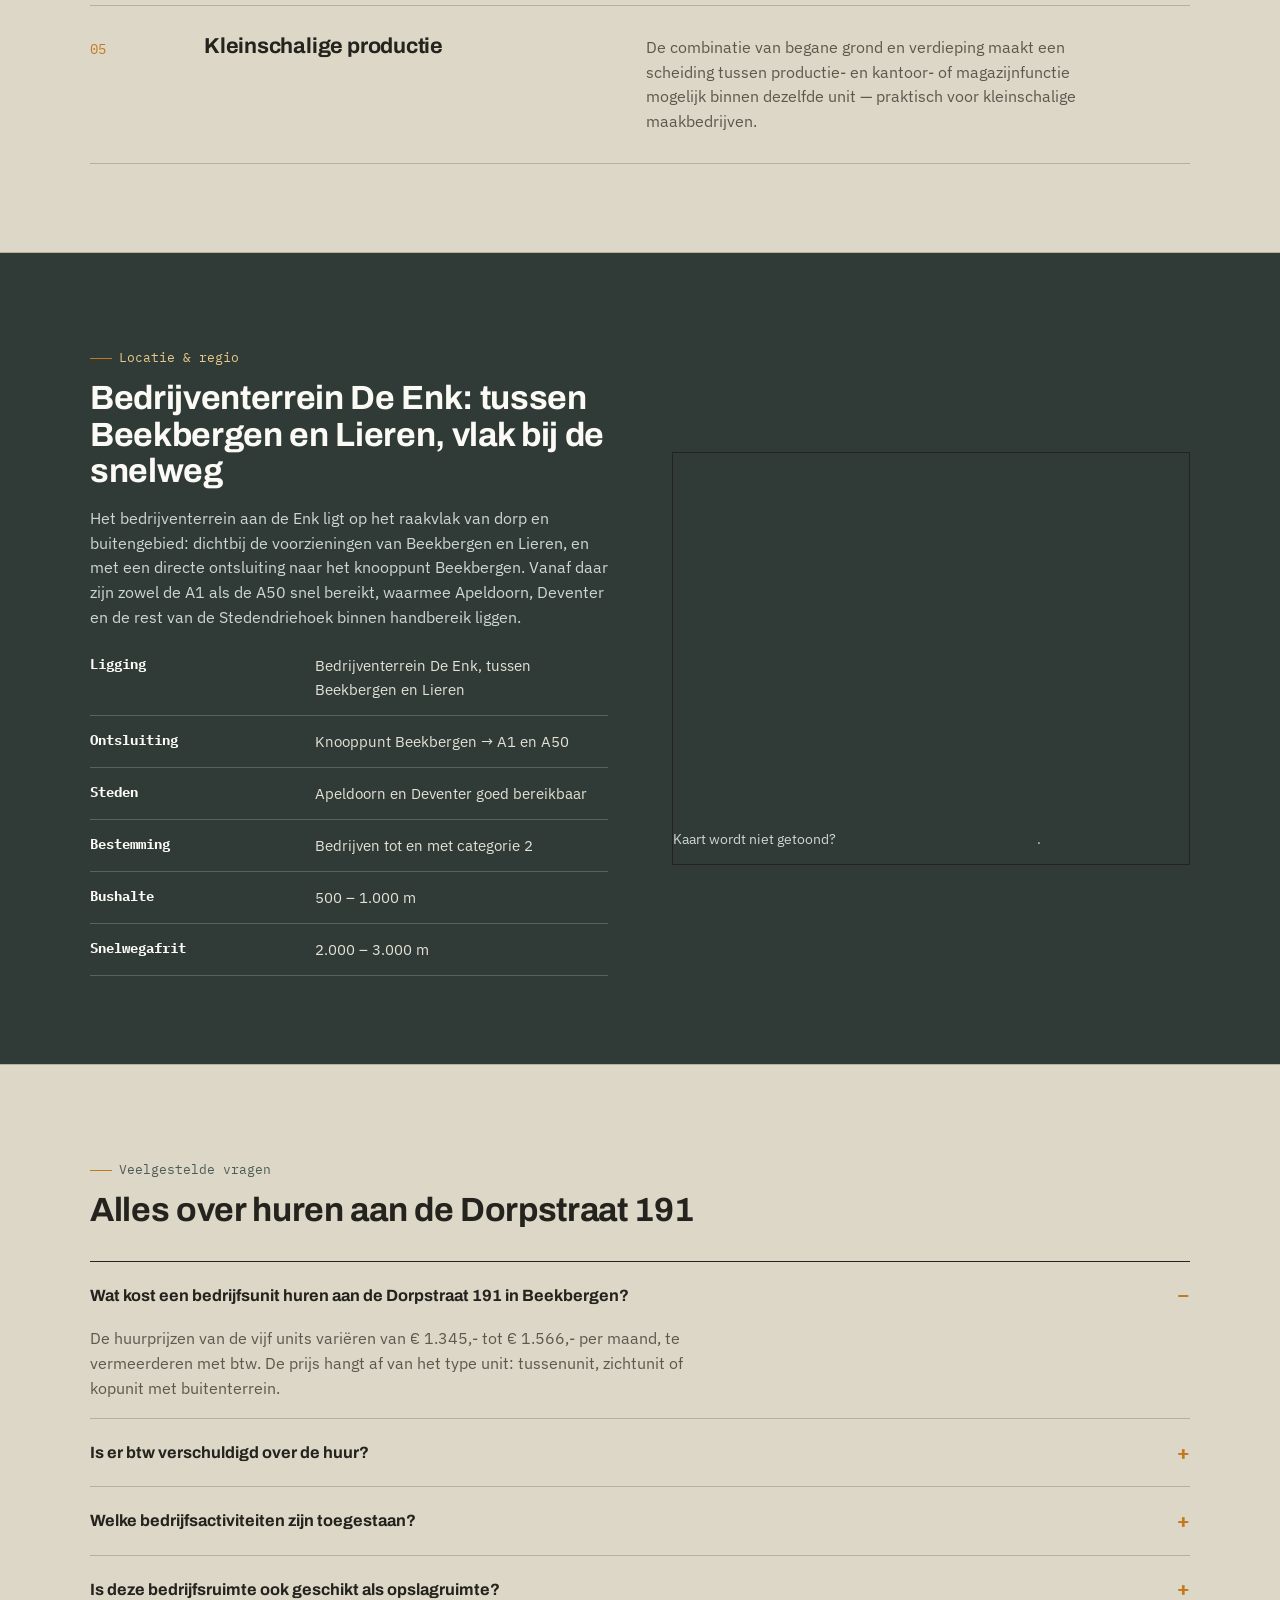
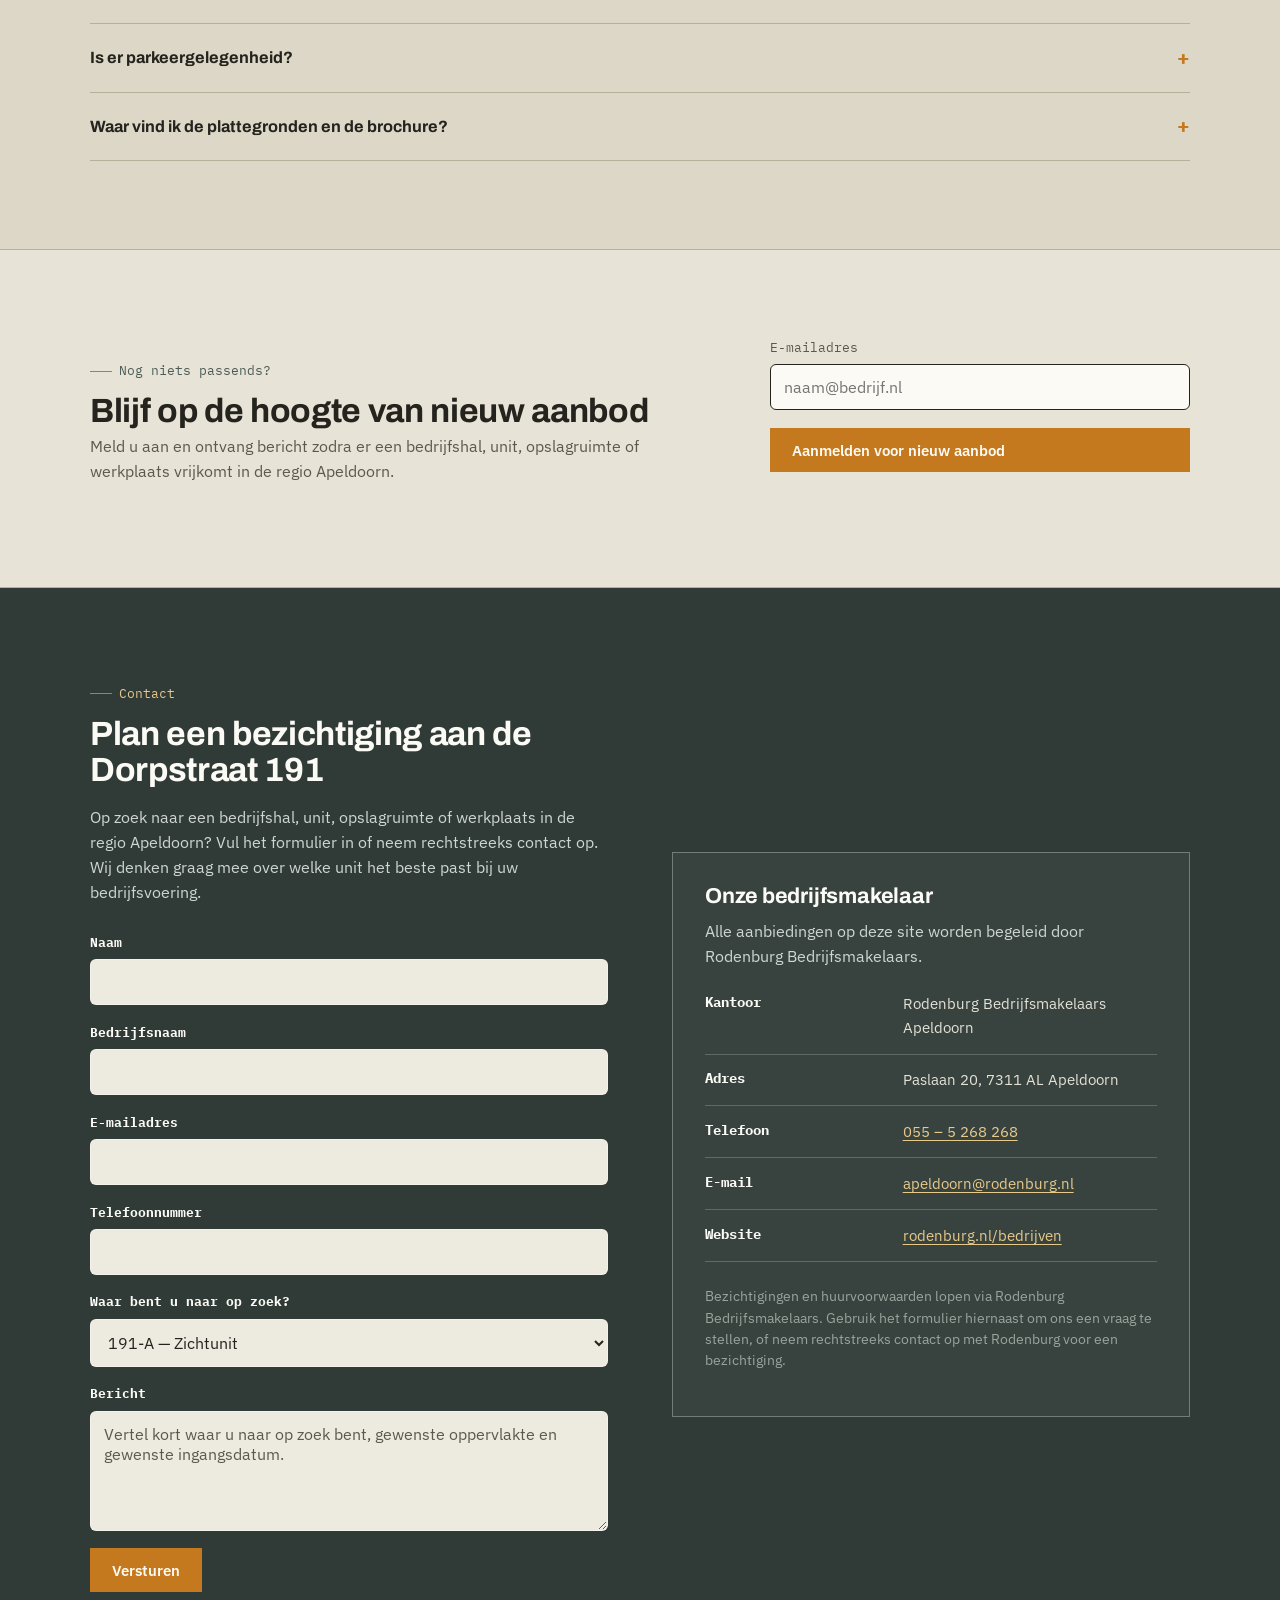
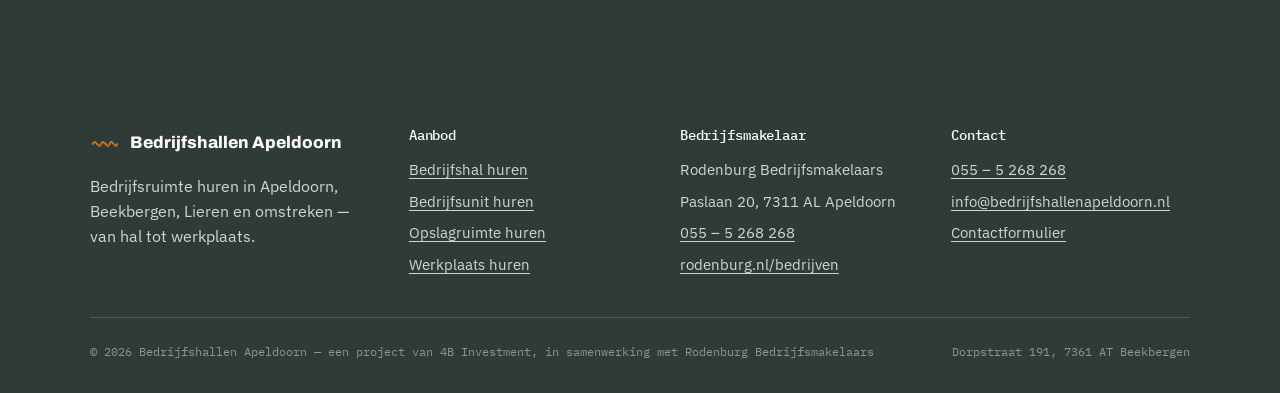
